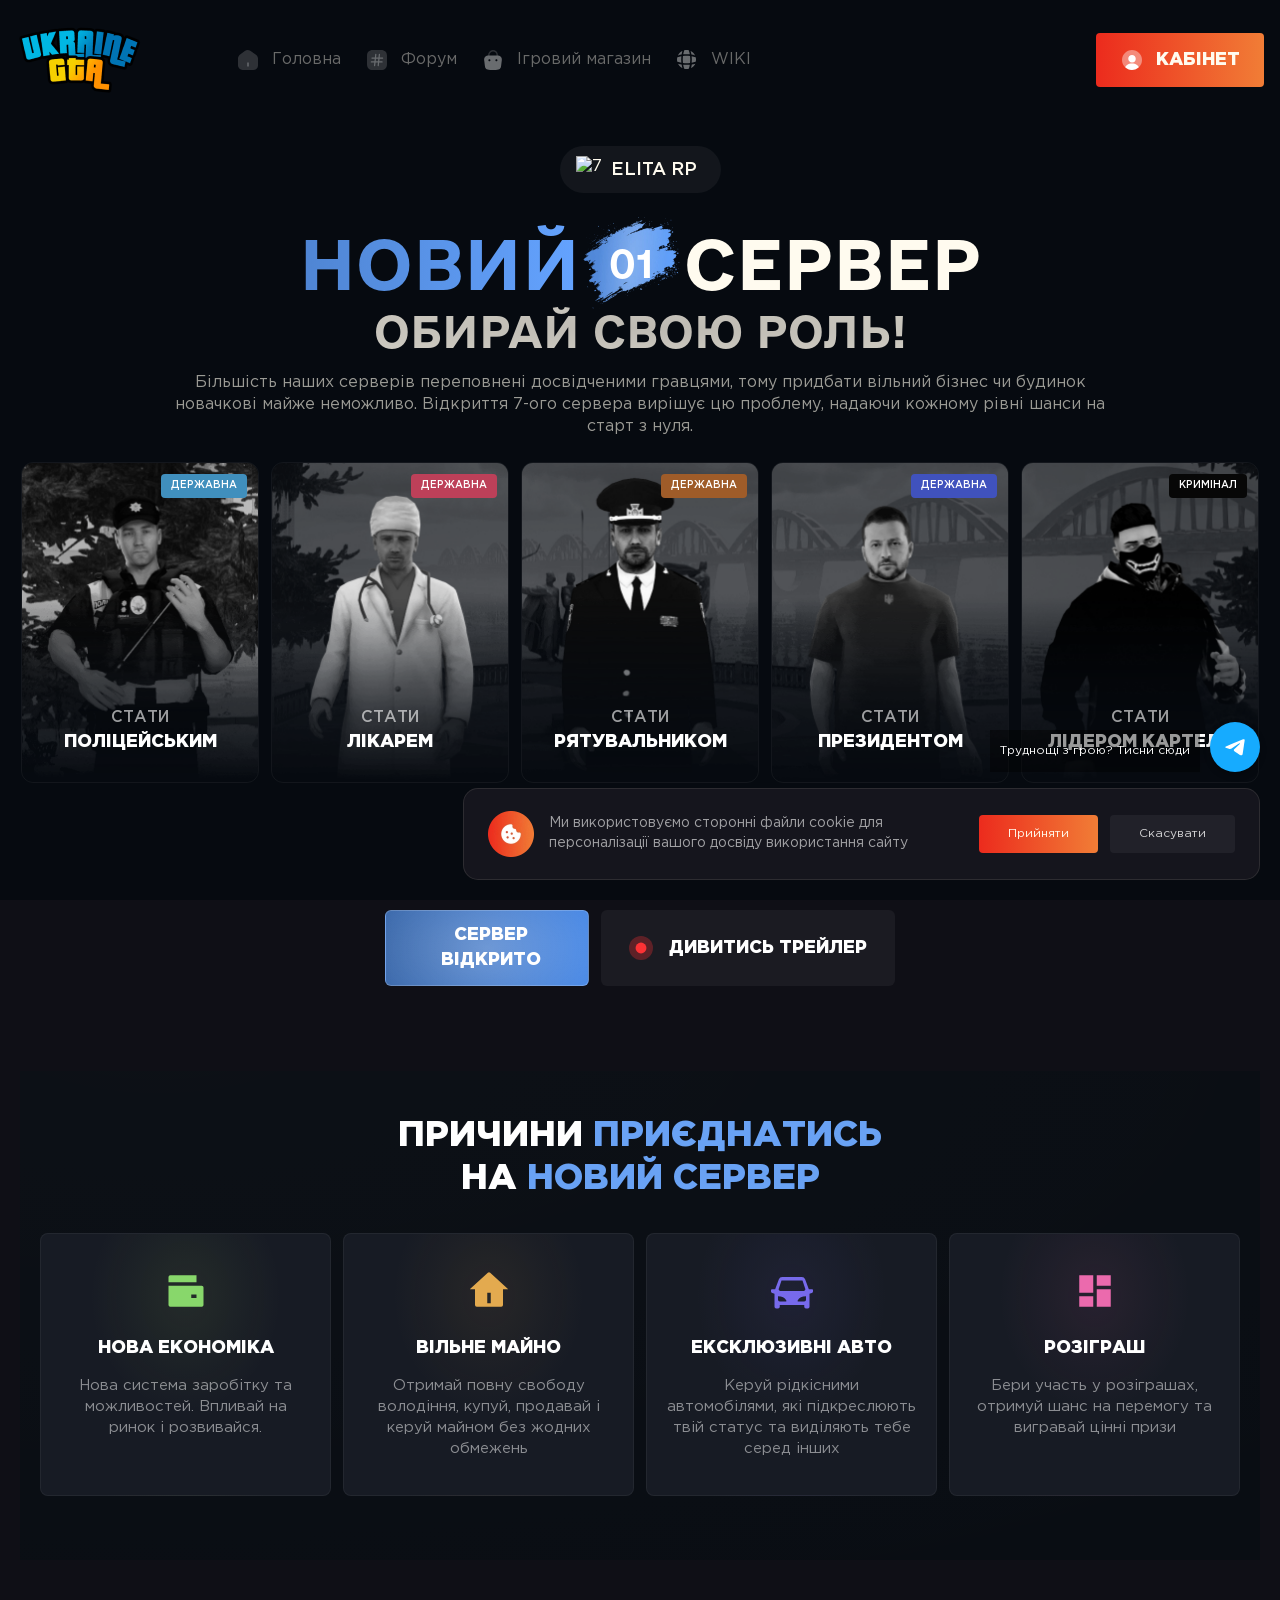
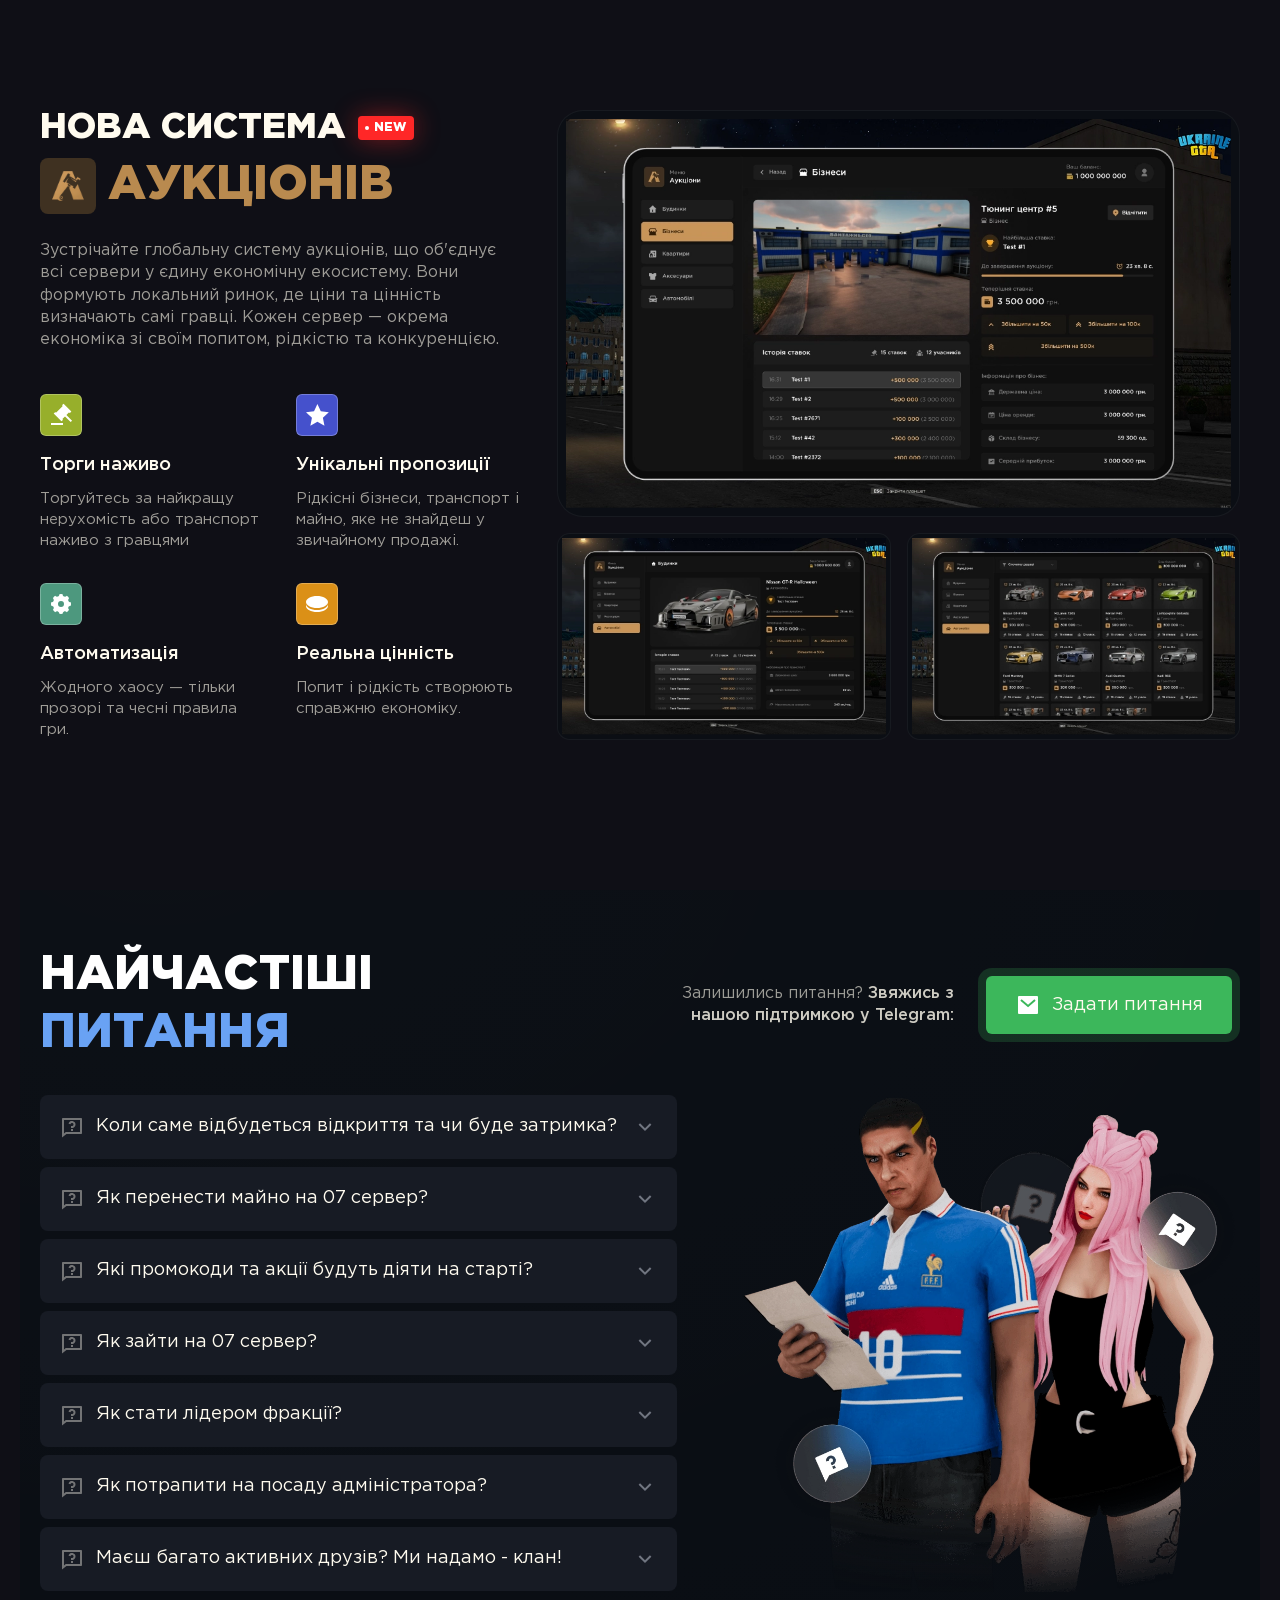
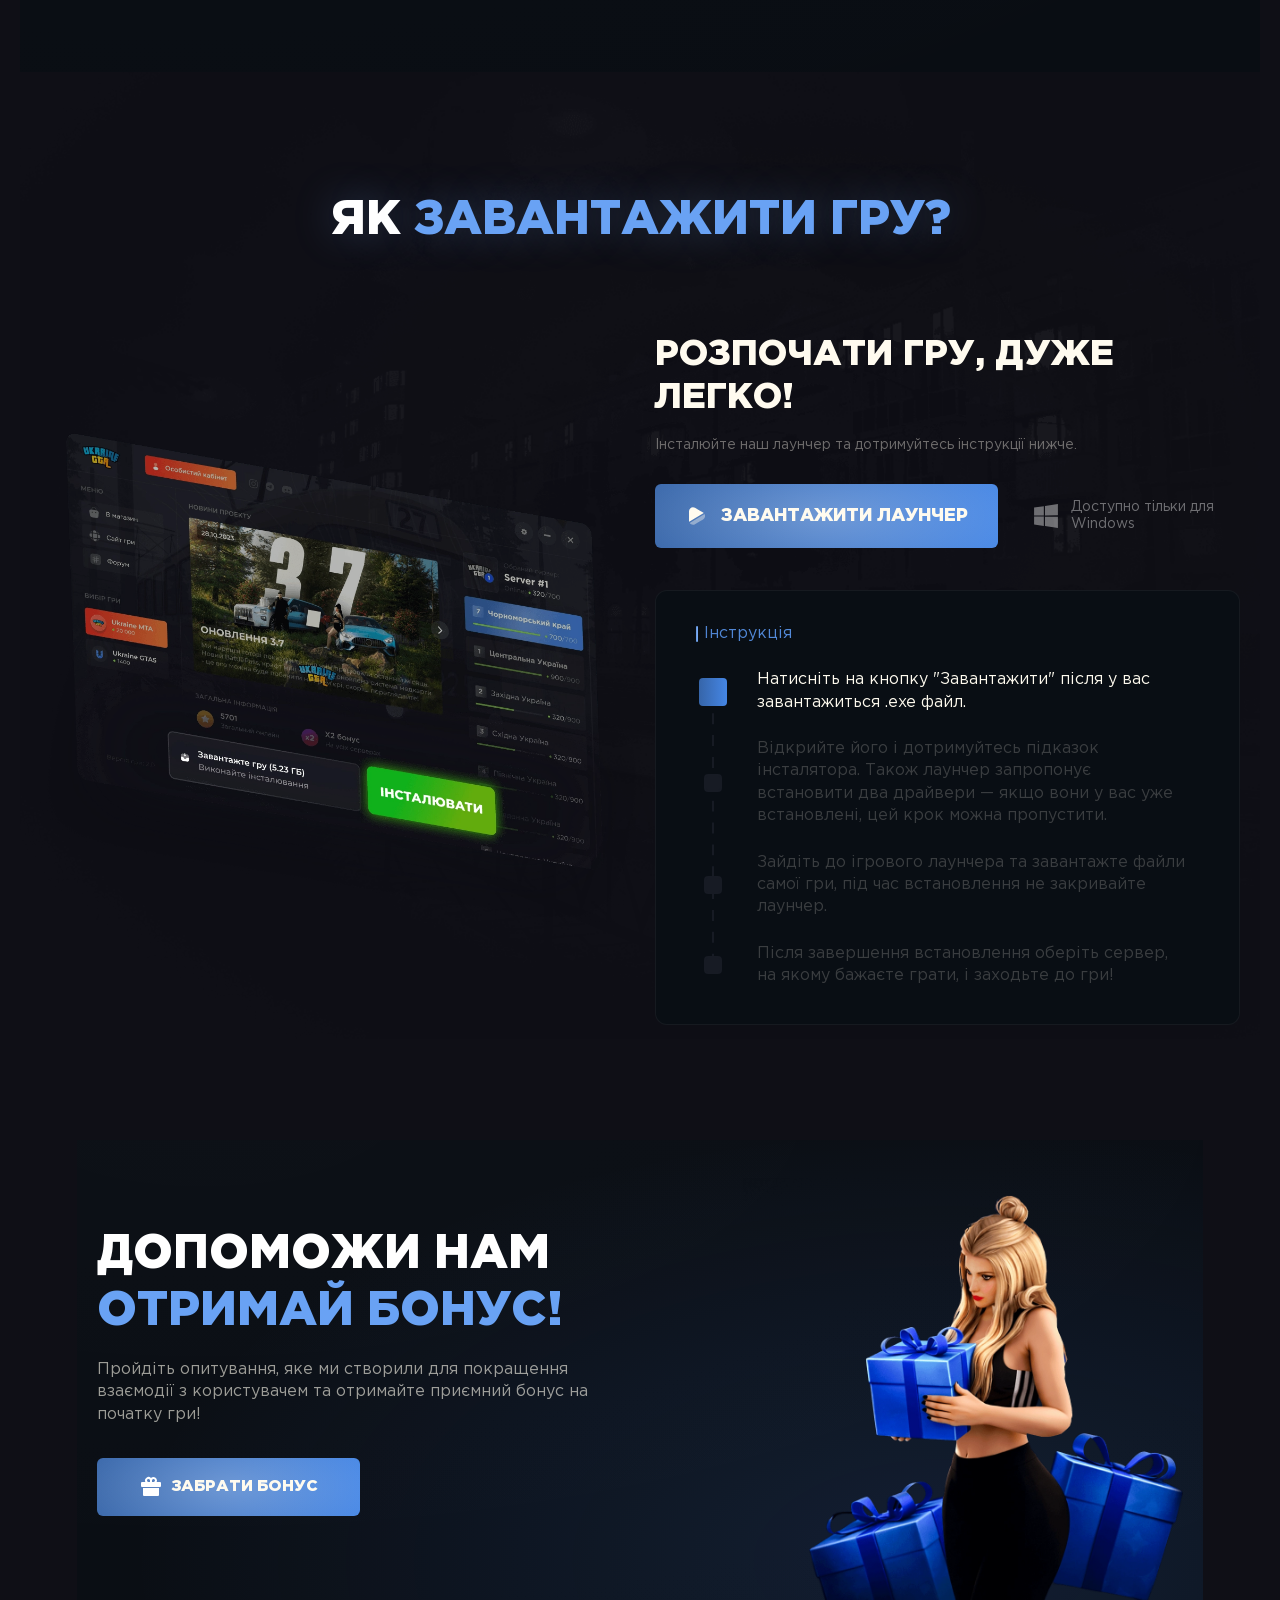
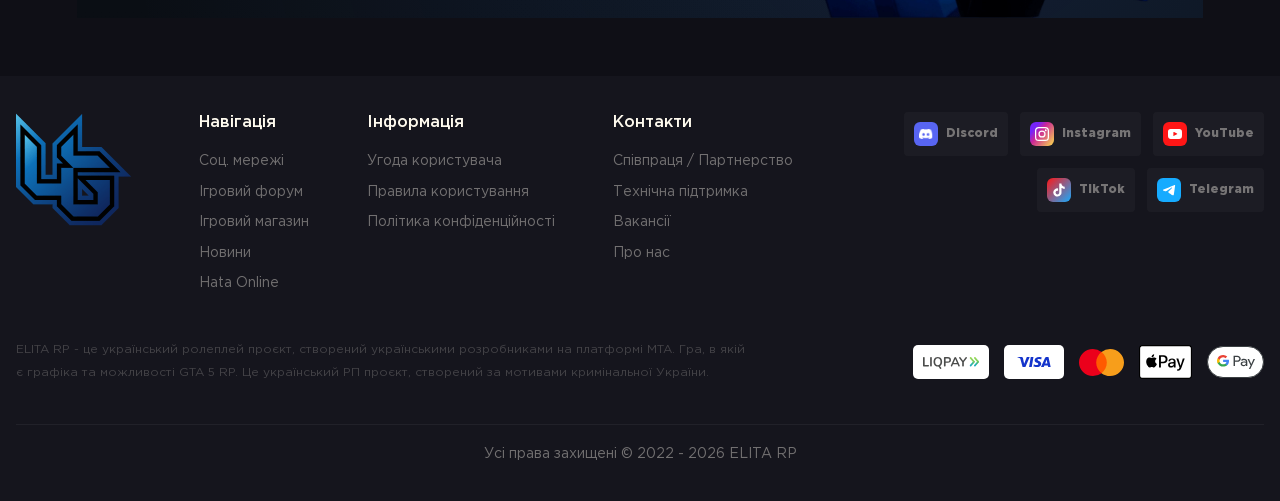
==== com/ua/index.html @ ff3bba46 "Update index.html" ====
<!DOCTYPE html><html lang="uk"><head><title>Повернення легендарного проекта ELITA RP — Центральна Україна | Нова економіка та можливості</title>
<meta name="description" content="Анонс повернення легендарного проекта ELITA RP «Центральна Україна». На вас чекає оновлена економіка, нові знайомства, унікальні можливості для розвитку та захопливе ігрове життя. Приєднуйтесь та почніть нову історію вже сьогодні!">

<meta charset="UTF-8">
<meta name="format-detection" content="telephone=no">

<link rel="canonical" href="https://ukraine-gta.com.ua/uk/black-sea-region/">


<style type="text/css">@font-face {font-family:Nunito Sans;font-style:normal;font-weight:400;src:url(../../ukraine-gta.com.ua/cf-fonts/v/nunito-sans/5.0.11/cyrillic-ext/opsz/normal.woff2);unicode-range:U+0460-052F,U+1C80-1C88,U+20B4,U+2DE0-2DFF,U+A640-A69F,U+FE2E-FE2F;font-display:swap;}@font-face {font-family:Nunito Sans;font-style:normal;font-weight:400;src:url(../../ukraine-gta.com.ua/cf-fonts/v/nunito-sans/5.0.11/latin-ext/opsz/normal.woff2);unicode-range:U+0100-02AF,U+0304,U+0308,U+0329,U+1E00-1E9F,U+1EF2-1EFF,U+2020,U+20A0-20AB,U+20AD-20CF,U+2113,U+2C60-2C7F,U+A720-A7FF;font-display:swap;}@font-face {font-family:Nunito Sans;font-style:normal;font-weight:400;src:url(../../ukraine-gta.com.ua/cf-fonts/v/nunito-sans/5.0.11/vietnamese/opsz/normal.woff2);unicode-range:U+0102-0103,U+0110-0111,U+0128-0129,U+0168-0169,U+01A0-01A1,U+01AF-01B0,U+0300-0301,U+0303-0304,U+0308-0309,U+0323,U+0329,U+1EA0-1EF9,U+20AB;font-display:swap;}@font-face {font-family:Nunito Sans;font-style:normal;font-weight:400;src:url(../../ukraine-gta.com.ua/cf-fonts/v/nunito-sans/5.0.11/cyrillic/opsz/normal.woff2);unicode-range:U+0301,U+0400-045F,U+0490-0491,U+04B0-04B1,U+2116;font-display:swap;}@font-face {font-family:Nunito Sans;font-style:normal;font-weight:400;src:url(../../ukraine-gta.com.ua/cf-fonts/v/nunito-sans/5.0.11/latin/opsz/normal.woff2);unicode-range:U+0000-00FF,U+0131,U+0152-0153,U+02BB-02BC,U+02C6,U+02DA,U+02DC,U+0304,U+0308,U+0329,U+2000-206F,U+2074,U+20AC,U+2122,U+2191,U+2193,U+2212,U+2215,U+FEFF,U+FFFD;font-display:swap;}@font-face {font-family:Nunito Sans;font-style:italic;font-weight:400;src:url(../../ukraine-gta.com.ua/cf-fonts/v/nunito-sans/5.0.11/cyrillic-ext/opsz/italic.woff2);unicode-range:U+0460-052F,U+1C80-1C88,U+20B4,U+2DE0-2DFF,U+A640-A69F,U+FE2E-FE2F;font-display:swap;}@font-face {font-family:Nunito Sans;font-style:italic;font-weight:400;src:url(../../ukraine-gta.com.ua/cf-fonts/v/nunito-sans/5.0.11/cyrillic/opsz/italic.woff2);unicode-range:U+0301,U+0400-045F,U+0490-0491,U+04B0-04B1,U+2116;font-display:swap;}@font-face {font-family:Nunito Sans;font-style:italic;font-weight:400;src:url(../../ukraine-gta.com.ua/cf-fonts/v/nunito-sans/5.0.11/latin-ext/opsz/italic.woff2);unicode-range:U+0100-02AF,U+0304,U+0308,U+0329,U+1E00-1E9F,U+1EF2-1EFF,U+2020,U+20A0-20AB,U+20AD-20CF,U+2113,U+2C60-2C7F,U+A720-A7FF;font-display:swap;}@font-face {font-family:Nunito Sans;font-style:italic;font-weight:400;src:url(../../ukraine-gta.com.ua/cf-fonts/v/nunito-sans/5.0.11/vietnamese/opsz/italic.woff2);unicode-range:U+0102-0103,U+0110-0111,U+0128-0129,U+0168-0169,U+01A0-01A1,U+01AF-01B0,U+0300-0301,U+0303-0304,U+0308-0309,U+0323,U+0329,U+1EA0-1EF9,U+20AB;font-display:swap;}@font-face {font-family:Nunito Sans;font-style:italic;font-weight:400;src:url(../../ukraine-gta.com.ua/cf-fonts/v/nunito-sans/5.0.11/latin/opsz/italic.woff2);unicode-range:U+0000-00FF,U+0131,U+0152-0153,U+02BB-02BC,U+02C6,U+02DA,U+02DC,U+0304,U+0308,U+0329,U+2000-206F,U+2074,U+20AC,U+2122,U+2191,U+2193,U+2212,U+2215,U+FEFF,U+FFFD;font-display:swap;}@font-face {font-family:Nunito;font-style:normal;font-weight:400;src:url(../../ukraine-gta.com.ua/cf-fonts/v/nunito/5.0.16/latin/wght/normal.woff2);unicode-range:U+0000-00FF,U+0131,U+0152-0153,U+02BB-02BC,U+02C6,U+02DA,U+02DC,U+0304,U+0308,U+0329,U+2000-206F,U+2074,U+20AC,U+2122,U+2191,U+2193,U+2212,U+2215,U+FEFF,U+FFFD;font-display:swap;}@font-face {font-family:Nunito;font-style:normal;font-weight:400;src:url(../../ukraine-gta.com.ua/cf-fonts/v/nunito/5.0.16/cyrillic/wght/normal.woff2);unicode-range:U+0301,U+0400-045F,U+0490-0491,U+04B0-04B1,U+2116;font-display:swap;}@font-face {font-family:Nunito;font-style:normal;font-weight:400;src:url(../../ukraine-gta.com.ua/cf-fonts/v/nunito/5.0.16/cyrillic-ext/wght/normal.woff2);unicode-range:U+0460-052F,U+1C80-1C88,U+20B4,U+2DE0-2DFF,U+A640-A69F,U+FE2E-FE2F;font-display:swap;}@font-face {font-family:Nunito;font-style:normal;font-weight:400;src:url(../../ukraine-gta.com.ua/cf-fonts/v/nunito/5.0.16/latin-ext/wght/normal.woff2);unicode-range:U+0100-02AF,U+0304,U+0308,U+0329,U+1E00-1E9F,U+1EF2-1EFF,U+2020,U+20A0-20AB,U+20AD-20CF,U+2113,U+2C60-2C7F,U+A720-A7FF;font-display:swap;}@font-face {font-family:Nunito;font-style:normal;font-weight:400;src:url(../../ukraine-gta.com.ua/cf-fonts/v/nunito/5.0.16/vietnamese/wght/normal.woff2);unicode-range:U+0102-0103,U+0110-0111,U+0128-0129,U+0168-0169,U+01A0-01A1,U+01AF-01B0,U+0300-0301,U+0303-0304,U+0308-0309,U+0323,U+0329,U+1EA0-1EF9,U+20AB;font-display:swap;}@font-face {font-family:Nunito;font-style:normal;font-weight:600;src:url(../../ukraine-gta.com.ua/cf-fonts/v/nunito/5.0.16/cyrillic-ext/wght/normal.woff2);unicode-range:U+0460-052F,U+1C80-1C88,U+20B4,U+2DE0-2DFF,U+A640-A69F,U+FE2E-FE2F;font-display:swap;}@font-face {font-family:Nunito;font-style:normal;font-weight:600;src:url(../../ukraine-gta.com.ua/cf-fonts/v/nunito/5.0.16/latin-ext/wght/normal.woff2);unicode-range:U+0100-02AF,U+0304,U+0308,U+0329,U+1E00-1E9F,U+1EF2-1EFF,U+2020,U+20A0-20AB,U+20AD-20CF,U+2113,U+2C60-2C7F,U+A720-A7FF;font-display:swap;}@font-face {font-family:Nunito;font-style:normal;font-weight:600;src:url(../../ukraine-gta.com.ua/cf-fonts/v/nunito/5.0.16/cyrillic/wght/normal.woff2);unicode-range:U+0301,U+0400-045F,U+0490-0491,U+04B0-04B1,U+2116;font-display:swap;}@font-face {font-family:Nunito;font-style:normal;font-weight:600;src:url(../../ukraine-gta.com.ua/cf-fonts/v/nunito/5.0.16/latin/wght/normal.woff2);unicode-range:U+0000-00FF,U+0131,U+0152-0153,U+02BB-02BC,U+02C6,U+02DA,U+02DC,U+0304,U+0308,U+0329,U+2000-206F,U+2074,U+20AC,U+2122,U+2191,U+2193,U+2212,U+2215,U+FEFF,U+FFFD;font-display:swap;}@font-face {font-family:Nunito;font-style:normal;font-weight:600;src:url(../../ukraine-gta.com.ua/cf-fonts/v/nunito/5.0.16/vietnamese/wght/normal.woff2);unicode-range:U+0102-0103,U+0110-0111,U+0128-0129,U+0168-0169,U+01A0-01A1,U+01AF-01B0,U+0300-0301,U+0303-0304,U+0308-0309,U+0323,U+0329,U+1EA0-1EF9,U+20AB;font-display:swap;}@font-face {font-family:Nunito;font-style:normal;font-weight:700;src:url(../../ukraine-gta.com.ua/cf-fonts/v/nunito/5.0.16/vietnamese/wght/normal.woff2);unicode-range:U+0102-0103,U+0110-0111,U+0128-0129,U+0168-0169,U+01A0-01A1,U+01AF-01B0,U+0300-0301,U+0303-0304,U+0308-0309,U+0323,U+0329,U+1EA0-1EF9,U+20AB;font-display:swap;}@font-face {font-family:Nunito;font-style:normal;font-weight:700;src:url(../../ukraine-gta.com.ua/cf-fonts/v/nunito/5.0.16/cyrillic/wght/normal.woff2);unicode-range:U+0301,U+0400-045F,U+0490-0491,U+04B0-04B1,U+2116;font-display:swap;}@font-face {font-family:Nunito;font-style:normal;font-weight:700;src:url(../../ukraine-gta.com.ua/cf-fonts/v/nunito/5.0.16/cyrillic-ext/wght/normal.woff2);unicode-range:U+0460-052F,U+1C80-1C88,U+20B4,U+2DE0-2DFF,U+A640-A69F,U+FE2E-FE2F;font-display:swap;}@font-face {font-family:Nunito;font-style:normal;font-weight:700;src:url(../../ukraine-gta.com.ua/cf-fonts/v/nunito/5.0.16/latin/wght/normal.woff2);unicode-range:U+0000-00FF,U+0131,U+0152-0153,U+02BB-02BC,U+02C6,U+02DA,U+02DC,U+0304,U+0308,U+0329,U+2000-206F,U+2074,U+20AC,U+2122,U+2191,U+2193,U+2212,U+2215,U+FEFF,U+FFFD;font-display:swap;}@font-face {font-family:Nunito;font-style:normal;font-weight:700;src:url(../../ukraine-gta.com.ua/cf-fonts/v/nunito/5.0.16/latin-ext/wght/normal.woff2);unicode-range:U+0100-02AF,U+0304,U+0308,U+0329,U+1E00-1E9F,U+1EF2-1EFF,U+2020,U+20A0-20AB,U+20AD-20CF,U+2113,U+2C60-2C7F,U+A720-A7FF;font-display:swap;}@font-face {font-family:Nunito;font-style:italic;font-weight:400;src:url(../../ukraine-gta.com.ua/cf-fonts/v/nunito/5.0.16/vietnamese/wght/italic.woff2);unicode-range:U+0102-0103,U+0110-0111,U+0128-0129,U+0168-0169,U+01A0-01A1,U+01AF-01B0,U+0300-0301,U+0303-0304,U+0308-0309,U+0323,U+0329,U+1EA0-1EF9,U+20AB;font-display:swap;}@font-face {font-family:Nunito;font-style:italic;font-weight:400;src:url(../../ukraine-gta.com.ua/cf-fonts/v/nunito/5.0.16/latin-ext/wght/italic.woff2);unicode-range:U+0100-02AF,U+0304,U+0308,U+0329,U+1E00-1E9F,U+1EF2-1EFF,U+2020,U+20A0-20AB,U+20AD-20CF,U+2113,U+2C60-2C7F,U+A720-A7FF;font-display:swap;}@font-face {font-family:Nunito;font-style:italic;font-weight:400;src:url(../../ukraine-gta.com.ua/cf-fonts/v/nunito/5.0.16/latin/wght/italic.woff2);unicode-range:U+0000-00FF,U+0131,U+0152-0153,U+02BB-02BC,U+02C6,U+02DA,U+02DC,U+0304,U+0308,U+0329,U+2000-206F,U+2074,U+20AC,U+2122,U+2191,U+2193,U+2212,U+2215,U+FEFF,U+FFFD;font-display:swap;}@font-face {font-family:Nunito;font-style:italic;font-weight:400;src:url(../../ukraine-gta.com.ua/cf-fonts/v/nunito/5.0.16/cyrillic/wght/italic.woff2);unicode-range:U+0301,U+0400-045F,U+0490-0491,U+04B0-04B1,U+2116;font-display:swap;}@font-face {font-family:Nunito;font-style:italic;font-weight:400;src:url(../../ukraine-gta.com.ua/cf-fonts/v/nunito/5.0.16/cyrillic-ext/wght/italic.woff2);unicode-range:U+0460-052F,U+1C80-1C88,U+20B4,U+2DE0-2DFF,U+A640-A69F,U+FE2E-FE2F;font-display:swap;}@font-face {font-family:Open Sans;font-style:normal;font-weight:400;src:url(../../ukraine-gta.com.ua/cf-fonts/v/open-sans/5.0.20/greek-ext/wght/normal.woff2);unicode-range:U+1F00-1FFF;font-display:swap;}@font-face {font-family:Open Sans;font-style:normal;font-weight:400;src:url(../../ukraine-gta.com.ua/cf-fonts/v/open-sans/5.0.20/latin-ext/wght/normal.woff2);unicode-range:U+0100-02AF,U+0304,U+0308,U+0329,U+1E00-1E9F,U+1EF2-1EFF,U+2020,U+20A0-20AB,U+20AD-20CF,U+2113,U+2C60-2C7F,U+A720-A7FF;font-display:swap;}@font-face {font-family:Open Sans;font-style:normal;font-weight:400;src:url(../../ukraine-gta.com.ua/cf-fonts/v/open-sans/5.0.20/cyrillic-ext/wght/normal.woff2);unicode-range:U+0460-052F,U+1C80-1C88,U+20B4,U+2DE0-2DFF,U+A640-A69F,U+FE2E-FE2F;font-display:swap;}@font-face {font-family:Open Sans;font-style:normal;font-weight:400;src:url(../../ukraine-gta.com.ua/cf-fonts/v/open-sans/5.0.20/hebrew/wght/normal.woff2);unicode-range:U+0590-05FF,U+200C-2010,U+20AA,U+25CC,U+FB1D-FB4F;font-display:swap;}@font-face {font-family:Open Sans;font-style:normal;font-weight:400;src:url(../../ukraine-gta.com.ua/cf-fonts/v/open-sans/5.0.20/latin/wght/normal.woff2);unicode-range:U+0000-00FF,U+0131,U+0152-0153,U+02BB-02BC,U+02C6,U+02DA,U+02DC,U+0304,U+0308,U+0329,U+2000-206F,U+2074,U+20AC,U+2122,U+2191,U+2193,U+2212,U+2215,U+FEFF,U+FFFD;font-display:swap;}@font-face {font-family:Open Sans;font-style:normal;font-weight:400;src:url(../../ukraine-gta.com.ua/cf-fonts/v/open-sans/5.0.20/vietnamese/wght/normal.woff2);unicode-range:U+0102-0103,U+0110-0111,U+0128-0129,U+0168-0169,U+01A0-01A1,U+01AF-01B0,U+0300-0301,U+0303-0304,U+0308-0309,U+0323,U+0329,U+1EA0-1EF9,U+20AB;font-display:swap;}@font-face {font-family:Open Sans;font-style:normal;font-weight:400;src:url(../../ukraine-gta.com.ua/cf-fonts/v/open-sans/5.0.20/cyrillic/wght/normal.woff2);unicode-range:U+0301,U+0400-045F,U+0490-0491,U+04B0-04B1,U+2116;font-display:swap;}@font-face {font-family:Open Sans;font-style:normal;font-weight:400;src:url(../../ukraine-gta.com.ua/cf-fonts/v/open-sans/5.0.20/greek/wght/normal.woff2);unicode-range:U+0370-03FF;font-display:swap;}@font-face {font-family:Open Sans;font-style:normal;font-weight:600;src:url(../../ukraine-gta.com.ua/cf-fonts/v/open-sans/5.0.20/greek/wght/normal.woff2);unicode-range:U+0370-03FF;font-display:swap;}@font-face {font-family:Open Sans;font-style:normal;font-weight:600;src:url(../../ukraine-gta.com.ua/cf-fonts/v/open-sans/5.0.20/vietnamese/wght/normal.woff2);unicode-range:U+0102-0103,U+0110-0111,U+0128-0129,U+0168-0169,U+01A0-01A1,U+01AF-01B0,U+0300-0301,U+0303-0304,U+0308-0309,U+0323,U+0329,U+1EA0-1EF9,U+20AB;font-display:swap;}@font-face {font-family:Open Sans;font-style:normal;font-weight:600;src:url(../../ukraine-gta.com.ua/cf-fonts/v/open-sans/5.0.20/latin/wght/normal.woff2);unicode-range:U+0000-00FF,U+0131,U+0152-0153,U+02BB-02BC,U+02C6,U+02DA,U+02DC,U+0304,U+0308,U+0329,U+2000-206F,U+2074,U+20AC,U+2122,U+2191,U+2193,U+2212,U+2215,U+FEFF,U+FFFD;font-display:swap;}@font-face {font-family:Open Sans;font-style:normal;font-weight:600;src:url(../../ukraine-gta.com.ua/cf-fonts/v/open-sans/5.0.20/cyrillic-ext/wght/normal.woff2);unicode-range:U+0460-052F,U+1C80-1C88,U+20B4,U+2DE0-2DFF,U+A640-A69F,U+FE2E-FE2F;font-display:swap;}@font-face {font-family:Open Sans;font-style:normal;font-weight:600;src:url(../../ukraine-gta.com.ua/cf-fonts/v/open-sans/5.0.20/hebrew/wght/normal.woff2);unicode-range:U+0590-05FF,U+200C-2010,U+20AA,U+25CC,U+FB1D-FB4F;font-display:swap;}@font-face {font-family:Open Sans;font-style:normal;font-weight:600;src:url(../../ukraine-gta.com.ua/cf-fonts/v/open-sans/5.0.20/latin-ext/wght/normal.woff2);unicode-range:U+0100-02AF,U+0304,U+0308,U+0329,U+1E00-1E9F,U+1EF2-1EFF,U+2020,U+20A0-20AB,U+20AD-20CF,U+2113,U+2C60-2C7F,U+A720-A7FF;font-display:swap;}@font-face {font-family:Open Sans;font-style:normal;font-weight:600;src:url(../../ukraine-gta.com.ua/cf-fonts/v/open-sans/5.0.20/cyrillic/wght/normal.woff2);unicode-range:U+0301,U+0400-045F,U+0490-0491,U+04B0-04B1,U+2116;font-display:swap;}@font-face {font-family:Open Sans;font-style:normal;font-weight:600;src:url(../../ukraine-gta.com.ua/cf-fonts/v/open-sans/5.0.20/greek-ext/wght/normal.woff2);unicode-range:U+1F00-1FFF;font-display:swap;}@font-face {font-family:Open Sans;font-style:normal;font-weight:700;src:url(../../ukraine-gta.com.ua/cf-fonts/v/open-sans/5.0.20/greek-ext/wght/normal.woff2);unicode-range:U+1F00-1FFF;font-display:swap;}@font-face {font-family:Open Sans;font-style:normal;font-weight:700;src:url(../../ukraine-gta.com.ua/cf-fonts/v/open-sans/5.0.20/cyrillic-ext/wght/normal.woff2);unicode-range:U+0460-052F,U+1C80-1C88,U+20B4,U+2DE0-2DFF,U+A640-A69F,U+FE2E-FE2F;font-display:swap;}@font-face {font-family:Open Sans;font-style:normal;font-weight:700;src:url(../../ukraine-gta.com.ua/cf-fonts/v/open-sans/5.0.20/latin-ext/wght/normal.woff2);unicode-range:U+0100-02AF,U+0304,U+0308,U+0329,U+1E00-1E9F,U+1EF2-1EFF,U+2020,U+20A0-20AB,U+20AD-20CF,U+2113,U+2C60-2C7F,U+A720-A7FF;font-display:swap;}@font-face {font-family:Open Sans;font-style:normal;font-weight:700;src:url(../../ukraine-gta.com.ua/cf-fonts/v/open-sans/5.0.20/hebrew/wght/normal.woff2);unicode-range:U+0590-05FF,U+200C-2010,U+20AA,U+25CC,U+FB1D-FB4F;font-display:swap;}@font-face {font-family:Open Sans;font-style:normal;font-weight:700;src:url(../../ukraine-gta.com.ua/cf-fonts/v/open-sans/5.0.20/latin/wght/normal.woff2);unicode-range:U+0000-00FF,U+0131,U+0152-0153,U+02BB-02BC,U+02C6,U+02DA,U+02DC,U+0304,U+0308,U+0329,U+2000-206F,U+2074,U+20AC,U+2122,U+2191,U+2193,U+2212,U+2215,U+FEFF,U+FFFD;font-display:swap;}@font-face {font-family:Open Sans;font-style:normal;font-weight:700;src:url(../../ukraine-gta.com.ua/cf-fonts/v/open-sans/5.0.20/greek/wght/normal.woff2);unicode-range:U+0370-03FF;font-display:swap;}@font-face {font-family:Open Sans;font-style:normal;font-weight:700;src:url(../../ukraine-gta.com.ua/cf-fonts/v/open-sans/5.0.20/vietnamese/wght/normal.woff2);unicode-range:U+0102-0103,U+0110-0111,U+0128-0129,U+0168-0169,U+01A0-01A1,U+01AF-01B0,U+0300-0301,U+0303-0304,U+0308-0309,U+0323,U+0329,U+1EA0-1EF9,U+20AB;font-display:swap;}@font-face {font-family:Open Sans;font-style:normal;font-weight:700;src:url(../../ukraine-gta.com.ua/cf-fonts/v/open-sans/5.0.20/cyrillic/wght/normal.woff2);unicode-range:U+0301,U+0400-045F,U+0490-0491,U+04B0-04B1,U+2116;font-display:swap;}</style>

<meta name="viewport" content="width=device-width">


<script type="606313fcca1f863d51f4de42-text/javascript">(function (w, d, s, l, i) {
        w[l] = w[l] || []; w[l].push({
            'gtm.start':
                new Date().getTime(), event: 'gtm.js'
        }); var f = d.getElementsByTagName(s)[0],
            j = d.createElement(s), dl = l != 'dataLayer' ? '&l=' + l : ''; j.async = true; j.src =
                'https://www.googletagmanager.com/gtm.js?id=' + i + dl; f.parentNode.insertBefore(j, f);
    })(window, document, 'script', 'dataLayer', 'GTM-PK3MH443');</script>

<noscript><iframe src="https://www.googletagmanager.com/ns.html?id=GTM-PK3MH443" height="0" width="0"
        style="display:none;visibility:hidden"></iframe></noscript>

<link async="" rel="stylesheet" href="../../ukraine-gta.com.ua/assets/css/main_v%3D22.css">
<script type="606313fcca1f863d51f4de42-module" crossorigin="" src="../../ukraine-gta.com.ua/assets/js/main_v%3D22.js"></script>

                                    <link defer="" rel="stylesheet" href="../../ukraine-gta.com.ua/assets/css/7-server_v%3D22.css">

<script src="../../ukraine-gta.com.ua/assets/js/jquery-3.7.1.min.js" type="606313fcca1f863d51f4de42-text/javascript"></script>

<script src="../../cdnjs.cloudflare.com/ajax/libs/jquery-cookie/1.4.1/jquery.cookie.min.js" crossorigin="anonymous" referrerpolicy="no-referrer" type="606313fcca1f863d51f4de42-text/javascript"></script>


<link rel="manifest" href="/webmanifest.php">

<!-- ICONS -->
<link rel="apple-touch-icon" sizes="180x180" href="../../ukraine-gta.com.ua/images/apple-touch-icon.png">
<link rel="apple-touch-icon" sizes="48x48" href="../../ukraine-gta.com.ua/images/favicon-48x48.png">
<link rel="icon" type="image/png" sizes="48x48" href="../../ukraine-gta.com.ua/images/favicon-48x48.png">
<link rel="icon" type="image/png" sizes="32x32" href="../../ukraine-gta.com.ua/images/favicon-32x32.png">
<link rel="icon" type="image/png" sizes="16x16" href="../../ukraine-gta.com.ua/images/favicon-16x16.png">
<link rel="shortcut icon" href="../../ukraine-gta.com.ua/images/favicon.ico">
<link rel="mask-icon" href="../../ukraine-gta.com.ua/images/safari-pinned-tab.svg" color="#15151D">
<meta name="msapplication-TileColor" content="#15151D">
<meta name="theme-color" content="#15151D">

<meta property="og:site_name" content="Онлайн гра про Україну - ELITA RP">
<meta property="og:type" content="website">
<meta property="og:title" content="Повернення легендарного проекта ELITA RP — Центральна Україна | Нова економіка та можливості">
<meta property="og:url" content="https://ukraine-gta.com.ua/uk/central-ukraine">



<script type="application/ld+json">
    {
            "@context": "https://schema.org",
            "@type": "WebSite",
            "url": "https://ukraine-gta.com.ua/",
            "name": "Повернення легендарного проекта ELITA RP — Центральна Україна | Нова економіка та можливості",
                    "description": "Анонс повернення легендарного проекта ELITA RP «Центральна Україна». На вас чекає оновлена економіка, нові знайомства, унікальні можливості для розвитку та захопливе ігрове життя. Приєднуйтесь та почніть нову історію вже сьогодні!",
                    "potentialAction": {
                            "@type": "SearchAction",
                            "target": "https://ukraine-gta.com.ua/?s={search_term_string}",
                            "query-input": "required name=search_term_string"
                    },
                    "publisher": {
                            "@type": "Organization",
                            "name": "Повернення легендарного проекта ELITA RP — Центральна Україна | Нова економіка та можливості",
                            "logo": {
                            "@type": "ImageObject",
                            "url": "https://ukraine-gta.com.ua/images/main-img/logo.png"
                            }
                    }
    }
</script>

</head>


<body>

    <script type="606313fcca1f863d51f4de42-text/javascript">
        window.isPageTranslate = false;
    </script>


    <style>
        @media (max-width: 1320px) {
            .menu__list {
                gap: 10px 18px;
            }
        }

        @media (max-width: 1198.80px) {
            .menu__list {
                gap: 32px;
            }
        }



        .menu__list {
            gap: 10px 24px;
        }

        @media (max-width: 1198.8px) {
            .menu__list {
                gap: 32px;
            }
        }

        /* HEADER */
    </style>

    <div class="wrapper">
        <header class="header">
            <div class="header__container">
                <div class="header__left">
                    <a href="/uk/" original-href="/" class="header__logo">
                        <img loading="lazy" src="../../ukraine-gta.com.ua/images/main-img/logo.png" alt="Logotype">
                    </a>
                    <div class="header__menu menu">
                        <nav class="menu__body">
                            <ul class="menu__list">
                                <li class="menu__item">
                                    <a href="/uk/" original-href="/" class="menu__link">
                                        <svg>
                                            <use xlink:href="#icon-home"></use>
                                        </svg>
                                        <span custom-lang="header-main">
                                            Головна                                        </span>
                                    </a>
                                </li>
                                <li class="menu__item">
                                    <a href="https://forum.ukraine-gta.com.ua/" class="menu__link">
                                        <svg>
                                            <use xlink:href="#icon-forum"></use>
                                        </svg>
                                        <span custom-lang="header-forum">
                                            Форум                                        </span>
                                    </a>
                                </li>
                                <li class="menu__item">
                                    <a href="/uk/donate/" original-href="/donate/" class="menu__link">
                                        <svg>
                                            <use xlink:href="#icon-shop"></use>
                                        </svg>
                                        <span custom-lang="header-shop">
                                            Ігровий магазин                                        </span>
                                    </a>
                                </li>
                                <li class="menu__item">
                                    <a href="https://wiki.ukraine-gta.com.ua/" class="menu__link">
                                        <svg width="24" height="24" viewBox="0 0 24 24" fill="none" xmlns="http://www.w3.org/2000/svg">
                                            <g>
                                                <path d="M3.04344 15.6396C3.04344 15.6696 3.02344 15.7097 3.02344 15.7397C3.94344 17.5797 5.44345 19.0896 7.28345 19.9996C7.31345 19.9996 7.35344 19.9796 7.38344 19.9796C7.04344 18.8196 6.78344 17.6296 6.59344 16.4396C5.39344 16.2396 4.20344 15.9796 3.04344 15.6396Z" fill="white"></path>
                                                <path d="M20.3628 15.6396C20.3628 15.6696 20.3828 15.7097 20.3828 15.7397C19.4628 17.5797 17.9628 19.0896 16.1228 19.9996C16.0928 19.9996 16.0528 19.9796 16.0228 19.9796C16.3628 18.8196 16.6228 17.6296 16.8128 16.4396C18.0128 16.2396 19.2028 15.9796 20.3628 15.6396Z" fill="white"></path>
                                                <path d="M20.0798 7.4397C19.1398 5.4697 17.5498 3.87971 15.5898 2.94971C15.9498 4.13971 16.2498 5.35971 16.4498 6.57971C17.6698 6.77971 18.8898 7.0697 20.0798 7.4397Z" fill="white"></path>
                                                <path d="M2.94141 7.43979C4.14141 7.07979 5.36142 6.7798 6.58142 6.5798C6.78142 5.3898 7.03141 4.2098 7.37141 3.0498C7.34141 3.0498 7.30141 3.02979 7.27141 3.02979C5.39141 3.95979 3.86141 5.52979 2.94141 7.43979Z" fill="white"></path>
                                                <path d="M14.8314 6.37C14.5914 5.07 14.2914 3.77001 13.8614 2.51001C13.8414 2.44001 13.8414 2.38002 13.8314 2.30002C13.0914 2.12002 12.3114 2 11.5114 2C10.7014 2 9.93141 2.11002 9.18141 2.30002C9.17141 2.37002 9.18141 2.43001 9.16141 2.51001C8.74141 3.77001 8.43141 5.07 8.19141 6.37C10.4014 6.13 12.6214 6.13 14.8314 6.37Z" fill="white"></path>
                                                <path d="M6.37 8.18994C5.06 8.42994 3.76999 8.72994 2.50999 9.15994C2.43999 9.17994 2.37999 9.17994 2.29999 9.18994C2.11999 9.92994 2 10.7099 2 11.5099C2 12.3199 2.10999 13.0899 2.29999 13.8399C2.36999 13.8499 2.42999 13.84 2.50999 13.86C3.76999 14.28 5.06 14.59 6.37 14.83C6.13 12.62 6.13 10.3999 6.37 8.18994Z" fill="white"></path>
                                                <path d="M20.7106 9.18994C20.6406 9.18994 20.5806 9.17994 20.5006 9.15994C19.2406 8.73994 17.9406 8.42994 16.6406 8.18994C16.8906 10.3999 16.8906 12.6199 16.6406 14.8199C17.9406 14.5799 19.2406 14.2799 20.5006 13.8499C20.5706 13.8299 20.6306 13.84 20.7106 13.83C20.8906 13.08 21.0106 12.3099 21.0106 11.4999C21.0106 10.7099 20.9006 9.93994 20.7106 9.18994Z" fill="white"></path>
                                                <path d="M8.19141 16.6499C8.43141 17.9599 8.73141 19.2499 9.16141 20.5099C9.18141 20.5799 9.17141 20.6399 9.18141 20.7199C9.93141 20.8999 10.7014 21.0199 11.5114 21.0199C12.3114 21.0199 13.0914 20.9099 13.8314 20.7199C13.8414 20.6499 13.8414 20.5899 13.8614 20.5099C14.2814 19.2499 14.5914 17.9599 14.8314 16.6499C13.7314 16.7699 12.6214 16.8599 11.5114 16.8599C10.4014 16.8499 9.29141 16.7699 8.19141 16.6499Z" fill="white"></path>
                                                <path d="M7.96328 7.95986C7.66328 10.3199 7.66328 12.6998 7.96328 15.0698C10.3233 15.3698 12.7033 15.3698 15.0733 15.0698C15.3733 12.7098 15.3733 10.3299 15.0733 7.95986C12.7033 7.65986 10.3233 7.65986 7.96328 7.95986Z" fill="white"></path>
                                            </g>
                                        </svg>

                                        WIKI
                                    </a>
                                </li>

                            </ul>
                        </nav>
                        <div class="menu__mob" style="margin-bottom: 160px;">
                                                        <a href="/uk/cabinet/login" original-href="/cabinet/login" id="cabinet-mobile-btn" class="button button--primary">
                                <img loading="lazy" src="../../ukraine-gta.com.ua/images/svg/user.svg" alt="cabinet">
                                <span custom-lang="header-cabinet">
                                    <!-- ОСОБИСТИЙ КАБІНЕТ -->
                                    КАБІНЕТ
                                </span>
                            </a>
                        </div>
                    </div>
                </div>
                <div class="header__right">
                                        <a href="/uk/cabinet/login" original-href="/cabinet/login" id="cabinet-pc-btn" class="button button--primary">
                        <img loading="lazy" src="../../ukraine-gta.com.ua/images/svg/user.svg" alt="cabinet">
                        <!-- <span custom-lang="header-cabinet"> -->
                        <span>
                            КАБІНЕТ
                            <!-- ОСОБИСТИЙ КАБІНЕТ -->
                        </span>
                    </a>
                </div>
                <div class="header__right-mob">
                                        <div data-btn-menu="" class="header__button-menu-wrap">
                        <button class="header__button-menu" aria-label="menu">
                            <span></span>
                        </button>
                    </div>
                </div>
            </div>
        </header>


        
        
<main class="new-server">
    <section class="new-server__main-block main-block">
        <div class="main-block__server-label">
            <img src="https://ukraine-gta.com.ua/images/pages/giveaway/01.webp" alt="7 сервер Ukraine Gta Чорноморський край">
            <span>ELITA RP</span>
        </div>

        <h1 class="main-block__title">
            <span class="blue">НОВИЙ</span> <span class="number">01</span> <span class="white">СЕРВЕР</span>
        </h1>
        <h2 class="main-block__sub-title">ОБИРАЙ СВОЮ РОЛЬ!</h2>
        <p class="main-block__text">
            Більшість наших серверів переповнені досвідченими гравцями, тому придбати вільний бізнес чи будинок
            новачкові майже неможливо.
            Відкриття 7-ого сервера вирішує цю проблему, надаючи кожному рівні шанси на старт з нуля.
        </p>

        <ul class="main-block__roles roles">
            <li class="roles__item active">
                <div class="roles__label blue">Державна</div>
                <img src="../../ukraine-gta.com.ua/images/pages/7-server/main-block/2.webp" alt="Фракція Національна Поліція України" class="roles__image">
                <div class="roles__content">
                    <span class="r-text">СТАТИ</span>
                    <span class="r-title">ПОЛІЦЕЙСЬКИМ</span>
                </div>
            </li>
            <li class="roles__item">
                <div class="roles__label red">Державна</div>
                <img src="../../ukraine-gta.com.ua/images/pages/7-server/main-block/1.webp" alt="Фракція Національна Поліція України" class="roles__image">
                <div class="roles__content">
                    <div class="r-text">СТАТИ</div>
                    <div class="r-title">ЛІКАРЕМ</div>
                </div>
            </li>
            <li class="roles__item">
                <div class="roles__label orange">Державна</div>
                <img src="../../ukraine-gta.com.ua/images/pages/7-server/main-block/3.webp" alt="Фракція Національна Поліція України" class="roles__image">
                <div class="roles__content">
                    <span class="r-text">СТАТИ</span>
                    <span class="r-title">РЯТУВАЛЬНИКОМ</span>
                </div>
            </li>
            <li class="roles__item">
                <div class="roles__label dark-blue">Державна</div>
                <img src="../../ukraine-gta.com.ua/images/pages/7-server/main-block/4.webp" alt="Фракція Національна Поліція України" class="roles__image">
                <div class="roles__content">
                    <span class="r-text">СТАТИ</span>
                    <span class="r-title">ПРЕЗИДЕНТОМ</span>
                </div>
            </li>
            <li class="roles__item">
                <div class="roles__label dark">Кримінал</div>
                <img src="../../ukraine-gta.com.ua/images/pages/7-server/main-block/5_v%3D1.webp" alt="Фракція Національна Поліція України" class="roles__image">
                <div class="roles__content">
                    <span class="r-text">СТАТИ</span>
                    <span class="r-title">ЛІДЕРОМ КАРТЕЛЯ</span>
                </div>
            </li>
        </ul>

        <div class="main-block__active-players">
            <div class="stats">
                <svg width="11" height="11" viewBox="0 0 11 11" fill="none" xmlns="http://www.w3.org/2000/svg">
                    <circle cx="5.5" cy="5.5" r="5.5" fill="#7DC452" fill-opacity="0.3"></circle>
                    <circle cx="5.5" cy="5.5" r="2.5" fill="#7DC452"></circle>
                </svg>
                <span>3344+</span>
            </div>
            <span class="label">АКТИВНИХ ГРАВЦІВ</span>
        </div>

        <div class="main-block__open">
            <div class="timer active" style="opacity: 1;">
                <span class="label" style="text-align: center;">СЕРВЕР ВІДКРИТО</span>
                <div class="timer-value" style="display: none;" id="timer-value" time="2026-04-18 15:00:00">
                    <div id="timer-days">99</div>
                    <div id="timer-hours">99</div>
                    <div id="timer-minutes">99</div>
                </div>
            </div>
            <a href="https://youtu.be/LqIzS7UVyAU?si=nfOFIdG0XwdzjG8Y" target="_blank">
                <svg width="24" height="24" viewBox="0 0 11 11" fill="none" xmlns="http://www.w3.org/2000/svg">
                    <circle cx="5.5" cy="5.5" r="5.5" fill="#FB3235" fill-opacity="0.3"></circle>
                    <circle cx="5.5" cy="5.5" r="2.5" fill="#FB3235"></circle>
                </svg>
                <span>ДИВИТИСЬ ТРЕЙЛЕР</span>
            </a>
        </div>

    <section class="reason">
        <div class="reason__wrapper">
            <h3 class="reason__title">ПРИЧИНИ <span>ПРИЄДНАТИСЬ</span> НА <span>НОВИЙ СЕРВЕР</span></h3>
            <ul class="reason__items">
                <li class="reason__item">
                    <img class="icon" src="../../ukraine-gta.com.ua/images/pages/7-server/reason/wallet.svg" alt="07 Сервер Ukraine Gta економіка">
                    <div class="r-title">Нова економіка</div>
                    <p class="r-text">Нова система заробітку та можливостей. Впливай на ринок і розвивайся.</p>
                </li>
                <li class="reason__item">
                    <img class="icon" src="../../ukraine-gta.com.ua/images/pages/7-server/reason/home.svg" alt="07 Сервер Ukraine Gta економіка">
                    <div class="r-title">Вільне майно</div>
                    <p class="r-text">Отримай повну свободу володіння, купуй, продавай і керуй майном без жодних
                        обмежень</p>
                </li>
                <li class="reason__item">
                    <img class="icon" src="../../ukraine-gta.com.ua/images/pages/7-server/reason/auto.svg" alt="07 Сервер Ukraine Gta економіка">
                    <div class="r-title">Ексклюзивні авто</div>
                    <p class="r-text">Керуй рідкісними автомобілями, які підкреслюють твій статус та виділяють тебе
                        серед інших</p>
                </li>
                <li class="reason__item">
                    <img class="icon" src="../../ukraine-gta.com.ua/images/pages/7-server/reason/giveaway.svg" alt="07 Сервер Ukraine Gta економіка">
                    <div class="r-title">РОЗІГРАШ</div>
                    <p class="r-text">Бери участь у розіграшах, отримуй шанс на перемогу та вигравай цінні призи</p>
                </li>
            </ul>
        </div>
    </section>

    <section class="auction">
        <div class="auction__wrapper">
            <div class="auction__content">
                <div class="head-block">
                    <div class="sub-title">
                        <span>НОВА СИСТЕМА</span>
                        <div class="label">NEW</div>
                    </div>
                    <div class="title-block">
                        <div class="picture">
                            <img src="../../ukraine-gta.com.ua/images/pages/7-server/auction/auction-logo.svg" alt="Аукціон Україна Гта">
                        </div>
                        <h3><span>СИСТЕМА</span>АУКЦІОНІВ</h3>
                    </div>
                </div>

                <p class="a-text">
                    Зустрічайте глобальну систему аукціонів, що об'єднує всі сервери у єдину економічну екосистему. Вони
                    формують
                    локальний ринок, де ціни та цінність визначають самі гравці. Кожен сервер — окрема економіка зі
                    своїм попитом,
                    рідкістю та конкуренцією.
                </p>

                <ul class="a-items">
                    <li class="a-item">
                        <div class="icon">
                            <img src="../../ukraine-gta.com.ua/images/pages/7-server/auction/action-icon.svg" alt="Гкраїна гта - торги наживо">
                        </div>
                        <div class="a-title">Торги наживо</div>
                        <p>Торгуйтесь за найкращу нерухомість або транспорт наживо з гравцями</p>
                    </li>
                    <li class="a-item">
                        <div class="icon">
                            <img src="../../ukraine-gta.com.ua/images/pages/7-server/auction/star-icon.svg" alt="Гкраїна гта - унікальні пропозиції">
                        </div>
                        <div class="a-title">Унікальні пропозиції</div>
                        <p>Рідкісні бізнеси, транспорт і майно, яке не знайдеш у звичайному продажі.</p>
                    </li>
                    <li class="a-item">
                        <div class="icon">
                            <img src="../../ukraine-gta.com.ua/images/pages/7-server/auction/settings-icon.svg" alt="Гкраїна гта - автоматизація">
                        </div>
                        <div class="a-title">Автоматизація</div>
                        <p>Жодного хаосу — тільки прозорі та чесні правила гри.</p>
                    </li>
                    <li class="a-item">
                        <div class="icon">
                            <img src="../../ukraine-gta.com.ua/images/pages/7-server/auction/coin-icon.svg" alt="Гкраїна гта - реальна цінність">
                        </div>
                        <div class="a-title">Реальна цінність</div>
                        <p>Попит і рідкість створюють справжню економіку.</p>
                    </li>
                </ul>
            </div>

            <div class="auction__preview">
                <div class="image">
                    <img src="../../ukraine-gta.com.ua/images/pages/7-server/auction/image-1_v%3D1.webp" alt="Система аукціонів Ukraine Gta, зображення">
                </div>
                <div class="image">
                    <img src="../../ukraine-gta.com.ua/images/pages/7-server/auction/image-2_v%3D1.webp" alt="Система аукціонів Ukraine Gta, зображення">
                </div>
                <div class="image">
                    <img src="../../ukraine-gta.com.ua/images/pages/7-server/auction/image-3_v%3D1.webp" alt="Система аукціонів Ukraine Gta, зображення">
                </div>
            </div>
        </div>
    </section>

    <section class="faq">
        <div class="faq__wrapper">
            <div class="faq__head">
                <h3>НАЙЧАСТІШІ <span>ПИТАННЯ</span></h3>
                <div class="support">
                    <p>Залишились питання? <span>Звяжись з нашою підтримкою у Telegram:</span></p>
                    <a href="https://t.me/UkraineGTAbot" target="_blank">
                        <div>
                            <img src="../../ukraine-gta.com.ua/images/pages/7-server/faq/mail-icon.svg" alt="Задати до технічної підтримки UKRAINE GTA">
                            <span>Задати питання</span>
                        </div>
                    </a>
                </div>
            </div>
            <div class="faq__block">
                <div class="questions">
                    <button class="question">
                        <div class="q-title">
                            <svg xmlns="http://www.w3.org/2000/svg" width="24" height="24" viewBox="0 0 24 24" fill="none">
                                <g clip-path="url(#clip0_14052_613)">
                                    <path d="M5.763 17H20V5H4V18.385L5.763 17ZM6.455 19L2 22.5V4C2 3.73478 2.10536 3.48043 2.29289 3.29289C2.48043 3.10536 2.73478 3 3 3H21C21.2652 3 21.5196 3.10536 21.7071 3.29289C21.8946 3.48043 22 3.73478 22 4V18C22 18.2652 21.8946 18.5196 21.7071 18.7071C21.5196 18.8946 21.2652 19 21 19H6.455ZM11 14H13V16H11V14ZM8.567 8.813C8.69692 8.16279 9.00882 7.56285 9.4664 7.08298C9.92397 6.60311 10.5084 6.26304 11.1517 6.10236C11.795 5.94167 12.4707 5.96697 13.1002 6.17532C13.7297 6.38366 14.287 6.76647 14.7075 7.27922C15.1279 7.79196 15.394 8.41355 15.475 9.07166C15.5559 9.72976 15.4483 10.3973 15.1646 10.9966C14.881 11.596 14.433 12.1024 13.8727 12.4571C13.3125 12.8118 12.6631 13 12 13H11V11H12C12.2841 11 12.5623 10.9193 12.8023 10.7673C13.0423 10.6154 13.2343 10.3984 13.3558 10.1416C13.4773 9.8848 13.5234 9.5988 13.4887 9.31684C13.454 9.03489 13.34 8.76858 13.1598 8.54891C12.9797 8.32924 12.7409 8.16523 12.4712 8.07597C12.2015 7.98671 11.912 7.97587 11.6364 8.04471C11.3608 8.11354 11.1104 8.25923 10.9144 8.46482C10.7183 8.6704 10.5847 8.92743 10.529 9.206L8.567 8.813Z" fill="#FFFBEF" fill-opacity="0.4"></path>
                                </g>
                                <defs>
                                    <clipPath id="clip0_14052_613">
                                        <rect width="24" height="24" fill="white"></rect>
                                    </clipPath>
                                </defs>
                            </svg>
                            <span>Коли саме відбудеться відкриття та чи буде затримка?</span>
                        </div>
                        <div class="q-answer">
                            Відкриття 07 сервера заплановане на квітень. Щоб не пропустити точний час та дізнатися
                            актуальні новини, слідкуйте за таймером на нашому офіційному сайті.

                        </div>
                    </button>
                    <button class="question">
                        <div class="q-title">
                            <svg xmlns="http://www.w3.org/2000/svg" width="24" height="24" viewBox="0 0 24 24" fill="none">
                                <g clip-path="url(#clip0_14052_613)">
                                    <path d="M5.763 17H20V5H4V18.385L5.763 17ZM6.455 19L2 22.5V4C2 3.73478 2.10536 3.48043 2.29289 3.29289C2.48043 3.10536 2.73478 3 3 3H21C21.2652 3 21.5196 3.10536 21.7071 3.29289C21.8946 3.48043 22 3.73478 22 4V18C22 18.2652 21.8946 18.5196 21.7071 18.7071C21.5196 18.8946 21.2652 19 21 19H6.455ZM11 14H13V16H11V14ZM8.567 8.813C8.69692 8.16279 9.00882 7.56285 9.4664 7.08298C9.92397 6.60311 10.5084 6.26304 11.1517 6.10236C11.795 5.94167 12.4707 5.96697 13.1002 6.17532C13.7297 6.38366 14.287 6.76647 14.7075 7.27922C15.1279 7.79196 15.394 8.41355 15.475 9.07166C15.5559 9.72976 15.4483 10.3973 15.1646 10.9966C14.881 11.596 14.433 12.1024 13.8727 12.4571C13.3125 12.8118 12.6631 13 12 13H11V11H12C12.2841 11 12.5623 10.9193 12.8023 10.7673C13.0423 10.6154 13.2343 10.3984 13.3558 10.1416C13.4773 9.8848 13.5234 9.5988 13.4887 9.31684C13.454 9.03489 13.34 8.76858 13.1598 8.54891C12.9797 8.32924 12.7409 8.16523 12.4712 8.07597C12.2015 7.98671 11.912 7.97587 11.6364 8.04471C11.3608 8.11354 11.1104 8.25923 10.9144 8.46482C10.7183 8.6704 10.5847 8.92743 10.529 9.206L8.567 8.813Z" fill="#FFFBEF" fill-opacity="0.4"></path>
                                </g>
                                <defs>
                                    <clipPath id="clip0_14052_613">
                                        <rect width="24" height="24" fill="white"></rect>
                                    </clipPath>
                                </defs>
                            </svg>
                            <span>Як перенести майно на 07 сервер?</span>
                        </div>
                        <div class="q-answer">
                            На жаль, перенесення майна з інших ігрових серверів неможливе. Ви починаєте свій розвиток з
                            самого початку разом з іншими гравцями, що забезпечує рівні шанси на успіх для кожного.
                        </div>
                    </button>
                    <button class="question">
                        <div class="q-title">
                            <svg xmlns="http://www.w3.org/2000/svg" width="24" height="24" viewBox="0 0 24 24" fill="none">
                                <g clip-path="url(#clip0_14052_613)">
                                    <path d="M5.763 17H20V5H4V18.385L5.763 17ZM6.455 19L2 22.5V4C2 3.73478 2.10536 3.48043 2.29289 3.29289C2.48043 3.10536 2.73478 3 3 3H21C21.2652 3 21.5196 3.10536 21.7071 3.29289C21.8946 3.48043 22 3.73478 22 4V18C22 18.2652 21.8946 18.5196 21.7071 18.7071C21.5196 18.8946 21.2652 19 21 19H6.455ZM11 14H13V16H11V14ZM8.567 8.813C8.69692 8.16279 9.00882 7.56285 9.4664 7.08298C9.92397 6.60311 10.5084 6.26304 11.1517 6.10236C11.795 5.94167 12.4707 5.96697 13.1002 6.17532C13.7297 6.38366 14.287 6.76647 14.7075 7.27922C15.1279 7.79196 15.394 8.41355 15.475 9.07166C15.5559 9.72976 15.4483 10.3973 15.1646 10.9966C14.881 11.596 14.433 12.1024 13.8727 12.4571C13.3125 12.8118 12.6631 13 12 13H11V11H12C12.2841 11 12.5623 10.9193 12.8023 10.7673C13.0423 10.6154 13.2343 10.3984 13.3558 10.1416C13.4773 9.8848 13.5234 9.5988 13.4887 9.31684C13.454 9.03489 13.34 8.76858 13.1598 8.54891C12.9797 8.32924 12.7409 8.16523 12.4712 8.07597C12.2015 7.98671 11.912 7.97587 11.6364 8.04471C11.3608 8.11354 11.1104 8.25923 10.9144 8.46482C10.7183 8.6704 10.5847 8.92743 10.529 9.206L8.567 8.813Z" fill="#FFFBEF" fill-opacity="0.4"></path>
                                </g>
                                <defs>
                                    <clipPath id="clip0_14052_613">
                                        <rect width="24" height="24" fill="white"></rect>
                                    </clipPath>
                                </defs>
                            </svg>
                            <span>Які промокоди та акції будуть діяти на старті?</span>
                        </div>
                        <div class="q-answer">
                            Одразу після відкриття на сервері будуть діяти акції x2 на роботи та інші плюшки у вигляді
                            промокодів. Також через 6 годин після запуску розпочнеться акція x2 на донат.

                        </div>
                    </button>
                    <button class="question">
                        <div class="q-title">
                            <svg xmlns="http://www.w3.org/2000/svg" width="24" height="24" viewBox="0 0 24 24" fill="none">
                                <g clip-path="url(#clip0_14052_613)">
                                    <path d="M5.763 17H20V5H4V18.385L5.763 17ZM6.455 19L2 22.5V4C2 3.73478 2.10536 3.48043 2.29289 3.29289C2.48043 3.10536 2.73478 3 3 3H21C21.2652 3 21.5196 3.10536 21.7071 3.29289C21.8946 3.48043 22 3.73478 22 4V18C22 18.2652 21.8946 18.5196 21.7071 18.7071C21.5196 18.8946 21.2652 19 21 19H6.455ZM11 14H13V16H11V14ZM8.567 8.813C8.69692 8.16279 9.00882 7.56285 9.4664 7.08298C9.92397 6.60311 10.5084 6.26304 11.1517 6.10236C11.795 5.94167 12.4707 5.96697 13.1002 6.17532C13.7297 6.38366 14.287 6.76647 14.7075 7.27922C15.1279 7.79196 15.394 8.41355 15.475 9.07166C15.5559 9.72976 15.4483 10.3973 15.1646 10.9966C14.881 11.596 14.433 12.1024 13.8727 12.4571C13.3125 12.8118 12.6631 13 12 13H11V11H12C12.2841 11 12.5623 10.9193 12.8023 10.7673C13.0423 10.6154 13.2343 10.3984 13.3558 10.1416C13.4773 9.8848 13.5234 9.5988 13.4887 9.31684C13.454 9.03489 13.34 8.76858 13.1598 8.54891C12.9797 8.32924 12.7409 8.16523 12.4712 8.07597C12.2015 7.98671 11.912 7.97587 11.6364 8.04471C11.3608 8.11354 11.1104 8.25923 10.9144 8.46482C10.7183 8.6704 10.5847 8.92743 10.529 9.206L8.567 8.813Z" fill="#FFFBEF" fill-opacity="0.4"></path>
                                </g>
                                <defs>
                                    <clipPath id="clip0_14052_613">
                                        <rect width="24" height="24" fill="white"></rect>
                                    </clipPath>
                                </defs>
                            </svg>
                            <span>Як зайти на 07 сервер?</span>
                        </div>
                        <div class="q-answer">
                            07 сервер буде відчинено 18 квітня з 15:00. Новачкам варто ознайомитися з інструкцією нижче,
                            а досвідченим гравцям очікувати коли сервер стане доступним до підключення в лаунчері.

                        </div>
                    </button>
                    <button class="question">
                        <div class="q-title">
                            <svg xmlns="http://www.w3.org/2000/svg" width="24" height="24" viewBox="0 0 24 24" fill="none">
                                <g clip-path="url(#clip0_14052_613)">
                                    <path d="M5.763 17H20V5H4V18.385L5.763 17ZM6.455 19L2 22.5V4C2 3.73478 2.10536 3.48043 2.29289 3.29289C2.48043 3.10536 2.73478 3 3 3H21C21.2652 3 21.5196 3.10536 21.7071 3.29289C21.8946 3.48043 22 3.73478 22 4V18C22 18.2652 21.8946 18.5196 21.7071 18.7071C21.5196 18.8946 21.2652 19 21 19H6.455ZM11 14H13V16H11V14ZM8.567 8.813C8.69692 8.16279 9.00882 7.56285 9.4664 7.08298C9.92397 6.60311 10.5084 6.26304 11.1517 6.10236C11.795 5.94167 12.4707 5.96697 13.1002 6.17532C13.7297 6.38366 14.287 6.76647 14.7075 7.27922C15.1279 7.79196 15.394 8.41355 15.475 9.07166C15.5559 9.72976 15.4483 10.3973 15.1646 10.9966C14.881 11.596 14.433 12.1024 13.8727 12.4571C13.3125 12.8118 12.6631 13 12 13H11V11H12C12.2841 11 12.5623 10.9193 12.8023 10.7673C13.0423 10.6154 13.2343 10.3984 13.3558 10.1416C13.4773 9.8848 13.5234 9.5988 13.4887 9.31684C13.454 9.03489 13.34 8.76858 13.1598 8.54891C12.9797 8.32924 12.7409 8.16523 12.4712 8.07597C12.2015 7.98671 11.912 7.97587 11.6364 8.04471C11.3608 8.11354 11.1104 8.25923 10.9144 8.46482C10.7183 8.6704 10.5847 8.92743 10.529 9.206L8.567 8.813Z" fill="#FFFBEF" fill-opacity="0.4"></path>
                                </g>
                                <defs>
                                    <clipPath id="clip0_14052_613">
                                        <rect width="24" height="24" fill="white"></rect>
                                    </clipPath>
                                </defs>
                            </svg>
                            <span>Як стати лідером фракції?</span>
                        </div>
                        <div class="q-answer">
                            Оберіть державний напрямок, який вам цікавий та подайте заявку в цьому розділі: <a target="_blank" href="https://forum.ukraine-gta.com.ua/threads/Чорноморський-край-.386387/">Заявки</a>.

                        </div>
                    </button>
                    <button class="question">
                        <div class="q-title">
                            <svg xmlns="http://www.w3.org/2000/svg" width="24" height="24" viewBox="0 0 24 24" fill="none">
                                <g clip-path="url(#clip0_14052_613)">
                                    <path d="M5.763 17H20V5H4V18.385L5.763 17ZM6.455 19L2 22.5V4C2 3.73478 2.10536 3.48043 2.29289 3.29289C2.48043 3.10536 2.73478 3 3 3H21C21.2652 3 21.5196 3.10536 21.7071 3.29289C21.8946 3.48043 22 3.73478 22 4V18C22 18.2652 21.8946 18.5196 21.7071 18.7071C21.5196 18.8946 21.2652 19 21 19H6.455ZM11 14H13V16H11V14ZM8.567 8.813C8.69692 8.16279 9.00882 7.56285 9.4664 7.08298C9.92397 6.60311 10.5084 6.26304 11.1517 6.10236C11.795 5.94167 12.4707 5.96697 13.1002 6.17532C13.7297 6.38366 14.287 6.76647 14.7075 7.27922C15.1279 7.79196 15.394 8.41355 15.475 9.07166C15.5559 9.72976 15.4483 10.3973 15.1646 10.9966C14.881 11.596 14.433 12.1024 13.8727 12.4571C13.3125 12.8118 12.6631 13 12 13H11V11H12C12.2841 11 12.5623 10.9193 12.8023 10.7673C13.0423 10.6154 13.2343 10.3984 13.3558 10.1416C13.4773 9.8848 13.5234 9.5988 13.4887 9.31684C13.454 9.03489 13.34 8.76858 13.1598 8.54891C12.9797 8.32924 12.7409 8.16523 12.4712 8.07597C12.2015 7.98671 11.912 7.97587 11.6364 8.04471C11.3608 8.11354 11.1104 8.25923 10.9144 8.46482C10.7183 8.6704 10.5847 8.92743 10.529 9.206L8.567 8.813Z" fill="#FFFBEF" fill-opacity="0.4"></path>
                                </g>
                                <defs>
                                    <clipPath id="clip0_14052_613">
                                        <rect width="24" height="24" fill="white"></rect>
                                    </clipPath>
                                </defs>
                            </svg>
                            <span>Як потрапити на посаду адміністратора?</span>
                        </div>
                        <div class="q-answer">
                            Щоб зайняти посаду адміністратора, вам треба бути в віковому діапазоні від 17+ років (є
                            виключення), та
                            заповнити заявку в цьому розділі: <a href="https://forum.ukraine-gta.com.ua/threads/Чорноморський-край-Правила-.386382/" target="_blank">посилання</a>.
                        </div>
                    </button>
                    <button class="question">
                        <div class="q-title">
                            <svg xmlns="http://www.w3.org/2000/svg" width="24" height="24" viewBox="0 0 24 24" fill="none">
                                <g clip-path="url(#clip0_14052_613)">
                                    <path d="M5.763 17H20V5H4V18.385L5.763 17ZM6.455 19L2 22.5V4C2 3.73478 2.10536 3.48043 2.29289 3.29289C2.48043 3.10536 2.73478 3 3 3H21C21.2652 3 21.5196 3.10536 21.7071 3.29289C21.8946 3.48043 22 3.73478 22 4V18C22 18.2652 21.8946 18.5196 21.7071 18.7071C21.5196 18.8946 21.2652 19 21 19H6.455ZM11 14H13V16H11V14ZM8.567 8.813C8.69692 8.16279 9.00882 7.56285 9.4664 7.08298C9.92397 6.60311 10.5084 6.26304 11.1517 6.10236C11.795 5.94167 12.4707 5.96697 13.1002 6.17532C13.7297 6.38366 14.287 6.76647 14.7075 7.27922C15.1279 7.79196 15.394 8.41355 15.475 9.07166C15.5559 9.72976 15.4483 10.3973 15.1646 10.9966C14.881 11.596 14.433 12.1024 13.8727 12.4571C13.3125 12.8118 12.6631 13 12 13H11V11H12C12.2841 11 12.5623 10.9193 12.8023 10.7673C13.0423 10.6154 13.2343 10.3984 13.3558 10.1416C13.4773 9.8848 13.5234 9.5988 13.4887 9.31684C13.454 9.03489 13.34 8.76858 13.1598 8.54891C12.9797 8.32924 12.7409 8.16523 12.4712 8.07597C12.2015 7.98671 11.912 7.97587 11.6364 8.04471C11.3608 8.11354 11.1104 8.25923 10.9144 8.46482C10.7183 8.6704 10.5847 8.92743 10.529 9.206L8.567 8.813Z" fill="#FFFBEF" fill-opacity="0.4"></path>
                                </g>
                                <defs>
                                    <clipPath id="clip0_14052_613">
                                        <rect width="24" height="24" fill="white"></rect>
                                    </clipPath>
                                </defs>
                            </svg>
                            <span>Маєш багато активних друзів? Ми надамо - клан!</span>
                        </div>
                        <div class="q-answer">
                            Якщо у тебе є команда активних друзів і ви плануєте розвиватися на новому сервері, тоді
                            заповнюй заявку, надавай список своїх союзників та обґрунтуй, чому саме ти маєш стати
                            лідером. <a href="https://forum.ukraine-gta.com.ua/threads/Чорноморський-край-.386716/" target="_blank">Подати заявку</a>.
                        </div>
                    </button>
                </div>
                <div class="picture">
                    <img src="../../ukraine-gta.com.ua/images/pages/7-server/faq/faq-banner.webp" alt="Питання до технічної підтримки UKRAINE GTA">
                </div>
            </div>
        </div>
    </section>

    <section class="launcher">
        <div class="launcher__wrapper">
            <h3>ЯК <span>ЗАВАНТАЖИТИ ГРУ?</span></h3>
            <div class="launcher__tutorial">
                <div class="picture">
                    <img src="../../ukraine-gta.com.ua/images/pages/7-server/launcher/launcher-img.webp" alt="Лаунчер Ukraine Gta Multi Theft Auto">
                </div>
                <div class="content">
                    <div class="head">
                        <div class="l-title">РОЗПОЧАТИ ГРУ, ДУЖЕ ЛЕГКО!</div>
                        <div class="l-text">Інсталюйте наш лаунчер та дотримуйтесь інструкції нижче.</div>
                        <div class="buttons">
                            <a class="download" href="https://ukraine-gta.com.ua/elita-rp-launcher.exe">
                                <img src="../../ukraine-gta.com.ua/images/svg/play.svg" alt="Завантажити Multi Theft Auto">
                                <span>ЗАВАНТАЖИТИ ЛАУНЧЕР</span>
                            </a>
                            <div class="platform">
                                <img src="../../ukraine-gta.com.ua/images/svg/windows.svg" alt="Україна гта на Windows">
                                <span>Доступно тільки для Windows</span>
                            </div>
                        </div>
                    </div>
                    <div class="instruction">
                        <div class="i-title">Інструкція</div>
                        <div class="items">
                            <img src="../../ukraine-gta.com.ua/images/pages/7-server/launcher/connect.svg" alt="Як встановити лаунчер">
                            <button class="item active">
                                <div class="point"></div>
                                <p>Натисніть на кнопку "Завантажити" після у вас завантажиться .exe файл.</p>
                            </button>
                            <button class="item">
                                <div class="point"></div>
                                <p>
                                    Відкрийте його і дотримуйтесь підказок інсталятора. Також лаунчер запропонує
                                    встановити два драйвери —
                                    якщо вони у вас уже встановлені, цей крок можна пропустити.
                                </p>
                            </button>
                            <button class="item">
                                <div class="point"></div>
                                <p>
                                    Зайдіть до ігрового лаунчера та завантажте файли самої гри, під час встановлення не
                                    закривайте
                                    лаунчер.
                                </p>
                            </button>
                            <button class="item">
                                <div class="point"></div>
                                <p>Після завершення встановлення оберіть сервер, на якому бажаєте грати, і заходьте до
                                    гри!</p>
                            </button>
                        </div>
                    </div>
                </div>
            </div>
        </div>
    </section>

    <section class="bonus">
        <div class="bonus__wrapper">
            <div class="bonus__content">
                <h3>ДОПОМОЖИ НАМ <span>ОТРИМАЙ БОНУС!</span></h3>
                <p>
                    Пройдіть опитування, яке ми створили для покращення взаємодії з користувачем та отримайте приємний
                    бонус на початку
                    гри!
                </p>
                <button class="open-form">
                    <img src="../../ukraine-gta.com.ua/images/pages/7-server/bonus/gift-icon.svg" alt="Бонус Ukraine Gta">
                    <span>ЗАБРАТИ БОНУС</span>
                </button>
            </div>
            <div class="bonus__picture">
                <img src="../../ukraine-gta.com.ua/images/pages/7-server/bonus/bonus-picture.webp" alt="Укаїна гта 07 сервер">
            </div>
        </div>
    </section>

    <div id="new-server-form" aria-hidden="true" class="popup new-server-form">
        <div class="popup__wrapper">
            <div class="popup__content">
                <div class="popup__body">
                    <div class="ns__head">
                        <div class="icon">
                            <img src="../../ukraine-gta.com.ua/images/pages/7-server/bonus/gift-icon.svg" alt="Бонус Ukraine Gta">
                        </div>
                        <div class="ns-title">Швидкий старт</div>
                        <div class="ns-text">Пройди опитування та отримай бонуси на старті гри!</div>
                        <div class="ns-road">
                            <div class="circle" step="1"></div>
                            <div class="line" step="1"></div>
                            <div class="circle" step="2"></div>
                            <div class="line" step="2"></div>
                            <div class="circle" step="3"></div>
                            <div class="line" step="3"></div>
                            <img class="gif" src="../../ukraine-gta.com.ua/images/pages/7-server/bonus/gold-icon.svg" alt="Бонус Україна гта">
                        </div>
                    </div>
                    <div id="form-body" class="ns__body nsf">
                    </div>
                    <div class="ns__navigation">
                        <button class="next disabled">ПРОДОВЖИТИ</button>
                        <button class="cancel">СКАСУВАТИ</button>
                    </div>
                </div>
            </div>
        </div>
    </div>
    <script type="606313fcca1f863d51f4de42-module" crossorigin="" src="../../ukraine-gta.com.ua/assets/js/7-server_v%3D9.js"></script>
</main>

        <div id="popup-cooperation" aria-hidden="true" class="popup popup-cooperation">
            <div class="popup__wrapper">
                <div class="popup__content">
                    <div class="popup-cooperation__body">
                        <button data-close="" class="popup-cooperation__body--close popup__close" aria-label="close">
                            <img loading="lazy" src="../../ukraine-gta.com.ua/images/svg/close.svg" alt="">
                        </button>

                        <div step="1" style="display: none">
                            <div class="popup-cooperation__body--title">Співпраця</div>
                            <div class="popup-cooperation__body--text">Оберіть формат співпраці, щоб ми швидше зрозуміли
                                ваш запит і дали точну відповідь.</div>

                            <div class="popup-cooperation__body--buttons">
                                <a href="https://docs.google.com/forms/u/0/d/e/1FAIpQLSdd8lP1h4IaRCj9zKimkbMt6vAR0PItjAHE9Ue7VcBCLuYw1g/viewform?usp=dialog&pli=1&authuser=0" target="_blank" class="popup-cooperation__body--button">
                                    <div class="popup-cooperation__body--button-icon media">
                                        <svg xmlns="http://www.w3.org/2000/svg" width="24" height="24" viewBox="0 0 24 24" fill="none">
                                            <g clip-path="url(#clip0_15326_42963)">
                                                <path d="M13 6V4H5V2H15V6H16C16.2652 6 16.5196 6.10536 16.7071 6.29289C16.8946 6.48043 17 6.73478 17 7V9.2L22.213 5.55C22.288 5.49746 22.3759 5.4665 22.4672 5.4605C22.5586 5.4545 22.6498 5.4737 22.731 5.51599C22.8122 5.55829 22.8802 5.62206 22.9276 5.70035C22.9751 5.77865 23.0001 5.86846 23 5.96V18.04C23.0001 18.1315 22.9751 18.2214 22.9276 18.2996C22.8802 18.3779 22.8122 18.4417 22.731 18.484C22.6498 18.5263 22.5586 18.5455 22.4672 18.5395C22.3759 18.5335 22.288 18.5025 22.213 18.45L17 14.8V19C17 19.2652 16.8946 19.5196 16.7071 19.7071C16.5196 19.8946 16.2652 20 16 20H2C1.73478 20 1.48043 19.8946 1.29289 19.7071C1.10536 19.5196 1 19.2652 1 19V7C1 6.73478 1.10536 6.48043 1.29289 6.29289C1.48043 6.10536 1.73478 6 2 6H13ZM5 10V12H7V10H5Z" fill="white"></path>
                                            </g>
                                            <defs>
                                                <clipPath id="clip0_15326_42963">
                                                    <rect width="24" height="24" fill="white"></rect>
                                                </clipPath>
                                            </defs>
                                        </svg>
                                    </div>
                                    <div class="popup-cooperation__body--button-title">Для медіа</div>
                                    <div class="popup-cooperation__body--button-text">Партнерства, реклама, інтеграції
                                        та спільні проєкти.</div>
                                </a>
                                <button class="popup-cooperation__body--button company">
                                    <div class="popup-cooperation__body--button-icon company">
                                        <svg xmlns="http://www.w3.org/2000/svg" width="24" height="24" viewBox="0 0 24 24" fill="none">
                                            <g clip-path="url(#clip0_15326_42971)">
                                                <path d="M9 13V16H15V13H22V20C22 20.2652 21.8946 20.5196 21.7071 20.7071C21.5196 20.8946 21.2652 21 21 21H3C2.73478 21 2.48043 20.8946 2.29289 20.7071C2.10536 20.5196 2 20.2652 2 20V13H9ZM11 11H13V14H11V11ZM7 5V2C7 1.73478 7.10536 1.48043 7.29289 1.29289C7.48043 1.10536 7.73478 1 8 1H16C16.2652 1 16.5196 1.10536 16.7071 1.29289C16.8946 1.48043 17 1.73478 17 2V5H21C21.2652 5 21.5196 5.10536 21.7071 5.29289C21.8946 5.48043 22 5.73478 22 6V11H15V9H9V11H2V6C2 5.73478 2.10536 5.48043 2.29289 5.29289C2.48043 5.10536 2.73478 5 3 5H7ZM9 3V5H15V3H9Z" fill="white"></path>
                                            </g>
                                            <defs>
                                                <clipPath id="clip0_15326_42971">
                                                    <rect width="24" height="24" fill="white"></rect>
                                                </clipPath>
                                            </defs>
                                        </svg>
                                    </div>
                                    <div class="popup-cooperation__body--button-title">Для компаній</div>
                                    <div class="popup-cooperation__body--button-text">Комерційні пропозиції, колаборації
                                        та бізнес-запити.</div>
                                </button>
                            </div>
                        </div>
                        <div step="2">
                            <div class="popup-cooperation__body--title">Для компаній</div>
                            <div class="popup-cooperation__body--text">Скористайтеся адресою електронної пошти для
                                зв’язку з нами.</div>
                            <div class="popup-cooperation__body--email-field">
                                <svg xmlns="http://www.w3.org/2000/svg" width="24" height="24" viewBox="0 0 24 24" fill="none">
                                    <g clip-path="url(#clip0_10001_1517)">
                                        <path d="M3 3H21C21.2652 3 21.5196 3.10536 21.7071 3.29289C21.8946 3.48043 22 3.73478 22 4V20C22 20.2652 21.8946 20.5196 21.7071 20.7071C21.5196 20.8946 21.2652 21 21 21H3C2.73478 21 2.48043 20.8946 2.29289 20.7071C2.10536 20.5196 2 20.2652 2 20V4C2 3.73478 2.10536 3.48043 2.29289 3.29289C2.48043 3.10536 2.73478 3 3 3ZM12.06 11.683L5.648 6.238L4.353 7.762L12.073 14.317L19.654 7.757L18.346 6.244L12.061 11.683H12.06Z" fill="#616E81"></path>
                                    </g>
                                    <defs>
                                        <clipPath id="clip0_10001_1517">
                                            <rect width="24" height="24" fill="white"></rect>
                                        </clipPath>
                                    </defs>
                                </svg>
                                <a href="/cdn-cgi/l/email-protection" class="__cf_email__" data-cfemail="71121e1e0114031005181e1f31041a0310181f145c16101c14025f1e1f1d181f14">[email protected]</a>
                            </div>
                            <button class="popup-cooperation__body--copy-btn" copy="cooperation@ukraine-games.online">Скопіювати</button>
                        </div>

                    </div>
                </div>
            </div>
        </div>

        


        <div id="popup-info" aria-hidden="true" class="popup">
            <div class="popup__wrapper">
                <div class="popup__content">
                    <div class="popup__head">
                        <div class="popup__title" custom-lang="popup-information">
                            Інформація                        </div>
                        <button data-close="" class="popup__close" aria-label="close">
                            <img loading="lazy" src="../../ukraine-gta.com.ua/images/svg/close.svg" alt="закрити">
                        </button>
                    </div>
                    <div id="popup-info-text" class="popup__body">

                    </div>
                </div>
            </div>
        </div>

        <footer class="footer">
            <div class="footer__container">
                <div class="footer__top">
                    <a href="https://ukraine-games.com" class="footer__logo">
                        <img loading="lazy" src="../../ukraine-gta.com.ua/images/footer-logo.png" alt="Logotype">
                    </a>
                    <nav class="footer__menu" style="gap: 58px;">
                        <div class="footer__column">
                            <div class="footer__title" custom-lang="footer-navigation">
                                Навігація                            </div>
                            <ul class="footer__list">
                                <li>
                                    <a href="/clicks" custom-lang="footer-clicks">
                                        Соц. мережі                                    </a>
                                </li>
                                <li>
                                    <a href="https://forum.ukraine-gta.com.ua" custom-lang="footer-forum">
                                        Ігровий форум                                    </a>
                                </li>
                                <li>
                                    <a href="/uk/donate/" original-href="/donate/" custom-lang="footer-shop">
                                        Ігровий магазин                                    </a>
                                </li>
                                <li>
                                    <a href="/uk/article/" original-href="/article/" custom-lang="footer-article">
                                        Новини                                    </a>
                                </li>
                                <li>
                                    <a href="https://hata.online/" target="_blank" rel="noopener noreferrer">
                                        Hata Online
                                    </a>
                                </li>
                            </ul>
                        </div>

                        <div class="footer__column">
                            <div class="footer__title" custom-lang="footer-information">
                                Інформація                            </div>
                            <ul class="footer__list">
                                <li>
                                    <a href="/uk/terms/" original-href="/terms/" custom-lang="footer-terms">
                                        Угода користувача                                    </a>
                                </li>
                                <li>
                                    <a href="/uk/offert/" original-href="/offert/" custom-lang="footer-offert">
                                        Правила користування                                    </a>
                                </li>
                                <li>
                                    <a href="/uk/privacy/" original-href="/privacy/" custom-lang="footer-privacy">
                                        Політика конфіденційності                                    </a>
                                </li>
                            </ul>
                        </div>

                        <div class="footer__column">
                            <div class="footer__title" custom-lang="footer-contacts">
                                Контакти                            </div>
                            <ul class="footer__list">
                                <li>
                                    <button class="cooperation-btn">
                                        Співпраця / Партнерство
                                    </button>
                                </li>
                                <li>
                                    <a href="https://t.me/ukrainegtabot" target="_blank" rel="nofollow" custom-lang="footer-teach">
                                        Технічна підтримка                                    </a>
                                </li>
                                <li>
                                    <a href="https://ukraine-games.com/uk/vacancies/" target="_blank" rel="nofollow" custom-lang="footer-vacancies">
                                        Вакансії                                    </a>
                                </li>
                                <li>
                                    <a href="/uk/about" original-href="/about" target="_blank" custom-lang="footer-aboutUs">
                                        Про нас                                    </a>
                                </li>
                            </ul>
                        </div>
                    </nav>
                    <div class="footer__socials">

                        <a href="https://discord.gg/ukrainegta" rel="nofollow" target="_blank" class="footer__social">
                            <img loading="lazy" src="../../ukraine-gta.com.ua/images/svg/discord.svg" alt="discord-icon"> Discord
                        </a>
                        <a href="https://www.instagram.com/ukraine_gta" rel="nofollow" target="_blank" class="footer__social">
                            <img loading="lazy" src="../../ukraine-gta.com.ua/images/svg/instagram.svg" alt="instagram-icon">Instagram
                        </a>
                        <a href="https://www.youtube.com/channel/UCAyONHpqibQDDrCxGiYc_hQ" rel="nofollow" target="_blank" class="footer__social">
                            <img loading="lazy" src="../../ukraine-gta.com.ua/images/svg/youtube.svg" alt="youtube-icon"> YouTube
                        </a>
                        <a href="https://www.tiktok.com/@ukraine_gta" rel="nofollow" target="_blank" class="footer__social">
                            <img loading="lazy" src="../../ukraine-gta.com.ua/images/svg/tiktok.svg" alt="tiktok-icon"> TikTok
                        </a>
                        <a href="https://t.me/ukraine_gta" rel="nofollow" target="_blank" class="footer__social">
                            <img loading="lazy" src="../../ukraine-gta.com.ua/images/svg/telegram.svg" alt="telegram-icon"> Telegram
                        </a>

                    </div>
                </div>
                <div class="footer__info">
                    <div class="footer__text" custom-lang="footer-description">
                        ELITA RP - це український ролеплей проєкт, створений українськими розробниками на платформі MTA. Гра, в якій є графіка та можливості GTA 5 RP. Це український РП проєкт, створений за мотивами кримінальної України.                    </div>
                    <div class="footer__payments">
                        <div class="footer__payment">
                            <img loading="lazy" src="../../ukraine-gta.com.ua/images/svg/liqpay.svg" alt="liqpay">
                        </div>
                        <div class="footer__payment">
                            <img loading="lazy" src="../../ukraine-gta.com.ua/images/svg/visa.svg" alt="visa">
                        </div>
                        <div class="footer__payment">
                            <img loading="lazy" src="../../ukraine-gta.com.ua/images/svg/mastercard.svg" alt="mastercard">
                        </div>
                        <div class="footer__payment">
                            <img loading="lazy" src="../../ukraine-gta.com.ua/images/svg/apple-pay.svg" alt="apple-pay">
                        </div>
                        <div class="footer__payment">
                            <img loading="lazy" src="../../ukraine-gta.com.ua/images/svg/google-pay.svg" alt="google-pay">
                        </div>
                    </div>
                </div>
                <div class="footer__bottom">
                    <div class="footer__copy" custom-lang="footer-copy">
                        Усі права захищені © 2022 - 2026 ELITA RP                    </div>
                </div>
            </div>
        </footer>
    </div>

    
                        <div class="support-text hide"><a href="https://t.me/UkraineGTAbot" rel="nofollow" target="_blank">
                    <span custom-lang="popup-gameProblem">Труднощі з грою? Тисни сюди</span>                </a></div>
                <a href="https://t.me/UkraineGTAbot" rel="nofollow" target="_blank" class="telegram-btn hide">
            <img loading="lazy" width="38" alt="Технічна підтримка" src="../../ukraine-gta.com.ua/images/svg/telegram.svg">
        </a>
    
    <div class="cookie-container hide">
        <div class="left">
            <img class="image" src="../../ukraine-gta.com.ua/images/cookie.webp" alt="cookie">
            <div class="text">Ми використовуємо сторонні файли cookie для персоналізації вашого досвіду використання
                сайту
            </div>
        </div>
        <div class="right">
            <button class="cookie-btn accept-btn" id="accept-cookie">Прийняти</button>
            <button class="cookie-btn cancel-btn" id="cancel-cookie">Скасувати</button>
        </div>
    </div>

    <div id="custom-tooltip"></div>

    <!-- © ФОП Густілін Г.О., ФОП Григоренко А.І., 2023 рік -->
<script data-cfasync="false" src="../../ukraine-gta.com.ua/cdn-cgi/scripts/5c5dd728/cloudflare-static/email-decode.min.js" defer=""></script><script src="../../ukraine-gta.com.ua/cdn-cgi/scripts/7d0fa10a/cloudflare-static/rocket-loader.min.js" data-cf-settings="606313fcca1f863d51f4de42-|49" defer=""></script><script defer="" src="https://static.cloudflareinsights.com/beacon.min.js/v8c78df7c7c0f484497ecbca7046644da1771523124516" data-cf-beacon="{" version":"2024.11.0","token":"2b2a57954ddc4091906956ec9dc83bd1","server_timing":{"name":{"cfcachestatus":true,"cfedge":true,"cfextpri":true,"cfl4":true,"cforigin":true,"cfspeedbrain":true},"location_startswith":null}}"="" crossorigin="anonymous"></script>



<script async="" src="https://www.googletagmanager.com/gtag/js?id=G-0BX207J77G" type="606313fcca1f863d51f4de42-text/javascript"></script>
<script type="606313fcca1f863d51f4de42-text/javascript">

    window.dataLayer = window.dataLayer || [];
    function gtag() { dataLayer.push(arguments); }
    gtag('js', new Date());
    gtag('config', 'G-0BX207J77G');

    $(function () {
        if (localStorage.getItem("consentMode") === null) {
            gtag('consent', 'default', {
                'ad_storage': 'denied',
                'analytics_storage': 'denied',
                'ad_user_data': 'denied',
                'ad_personalization': 'denied',
            });
        } else {
            gtag("consent", "default", JSON.parse(localStorage.getItem("consentMode")))
        }
    })

</script>



</body></html>
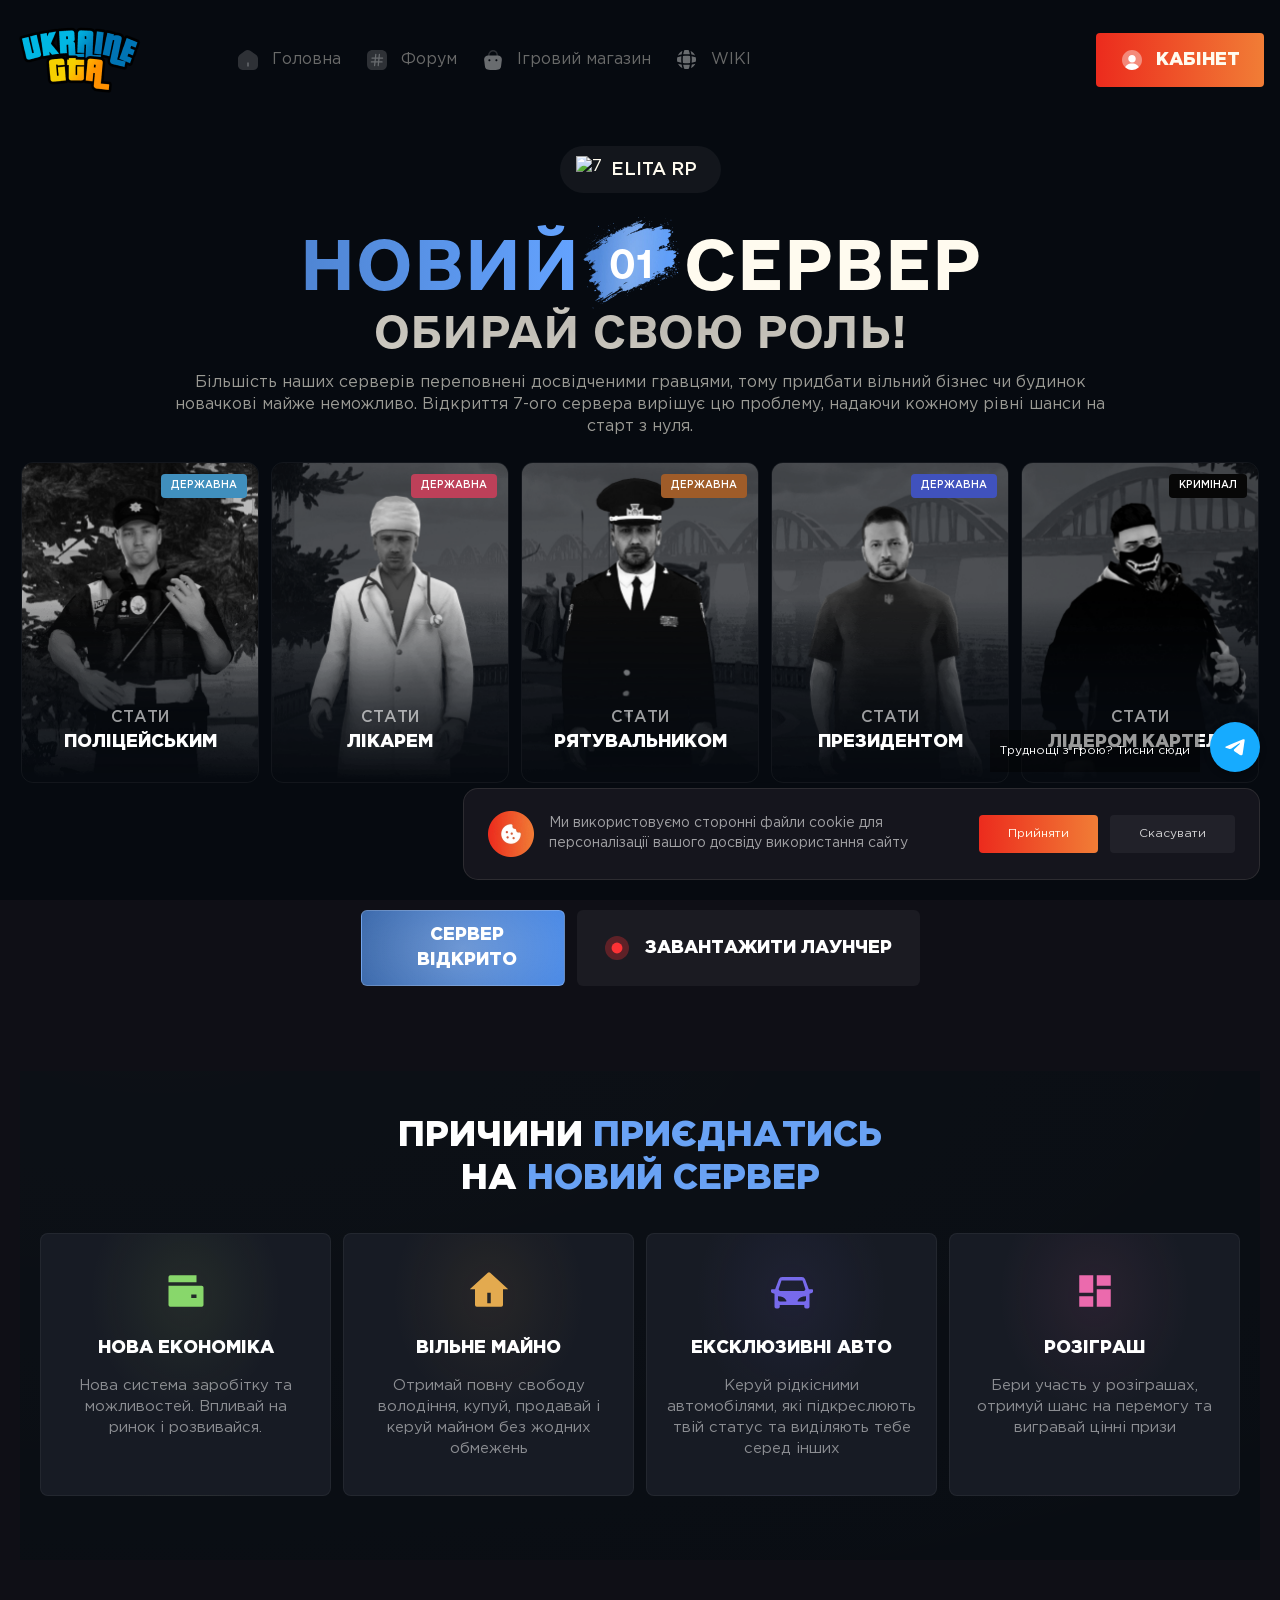
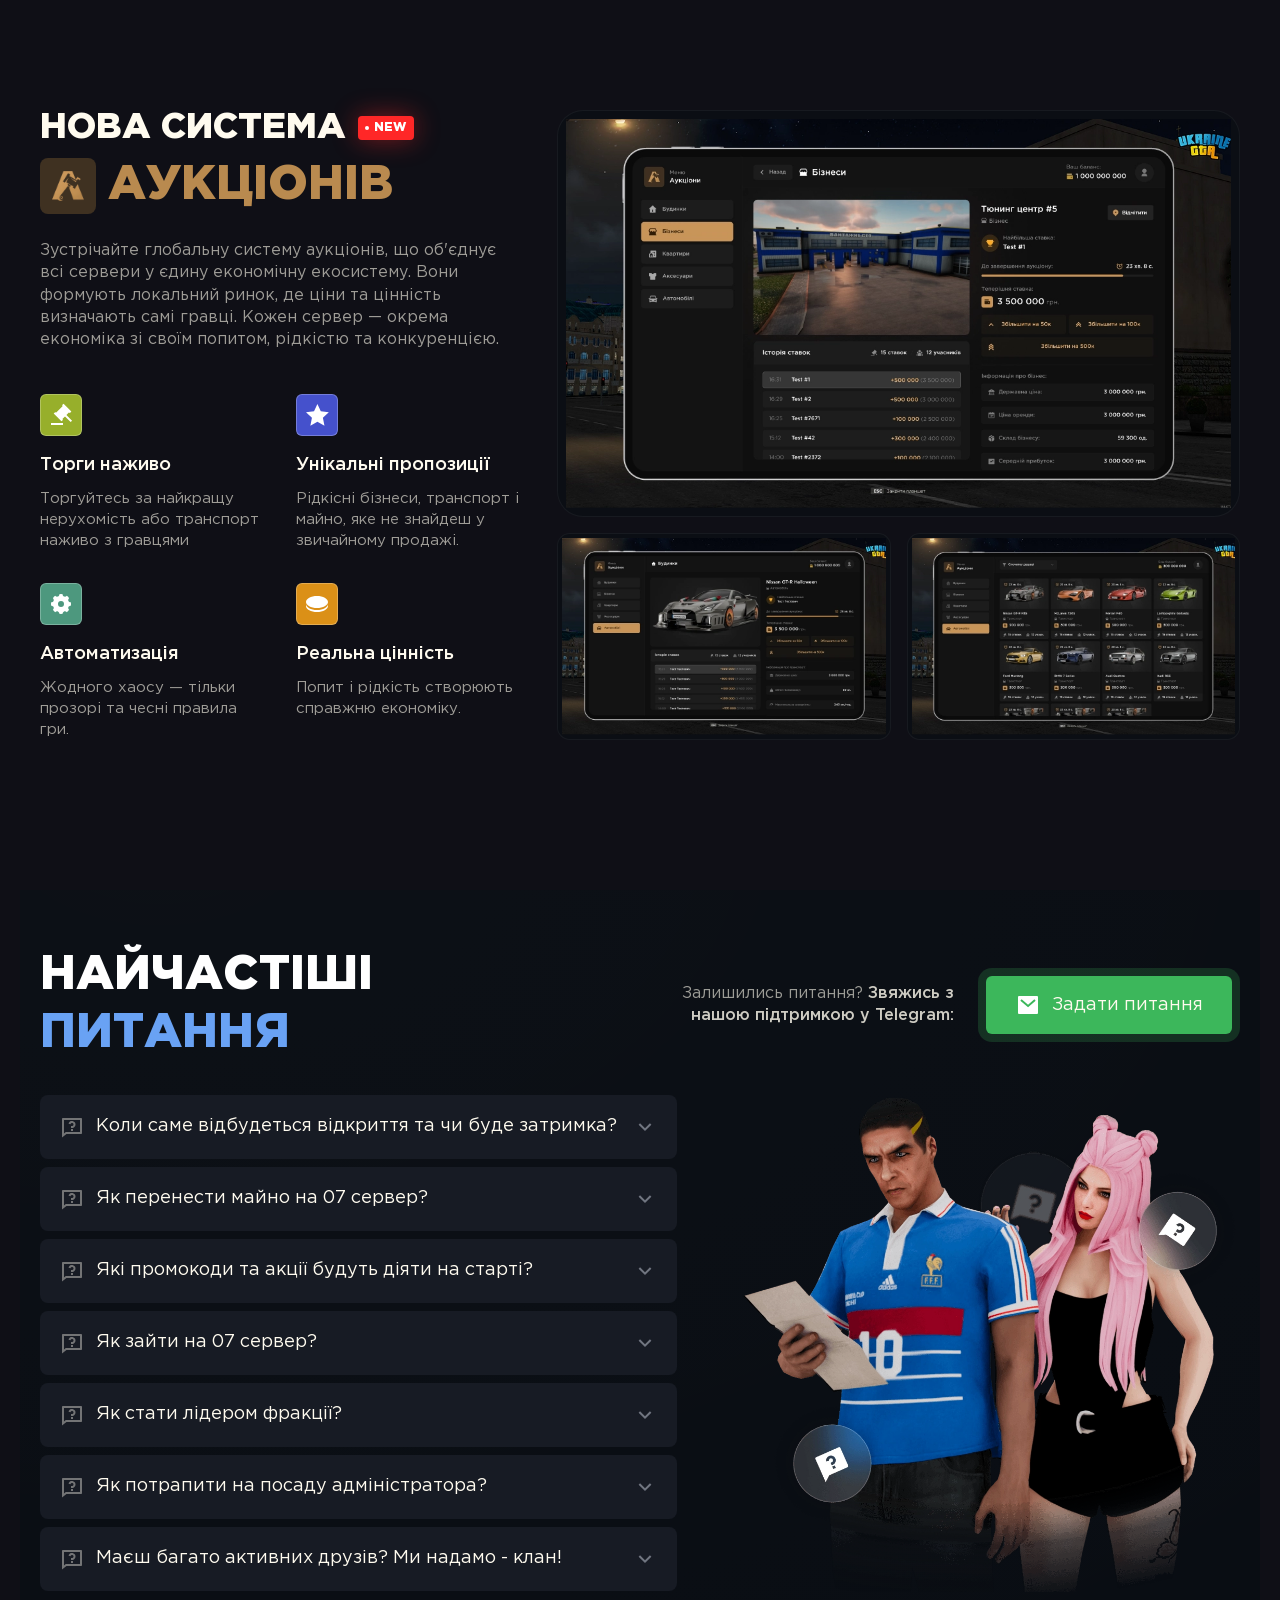
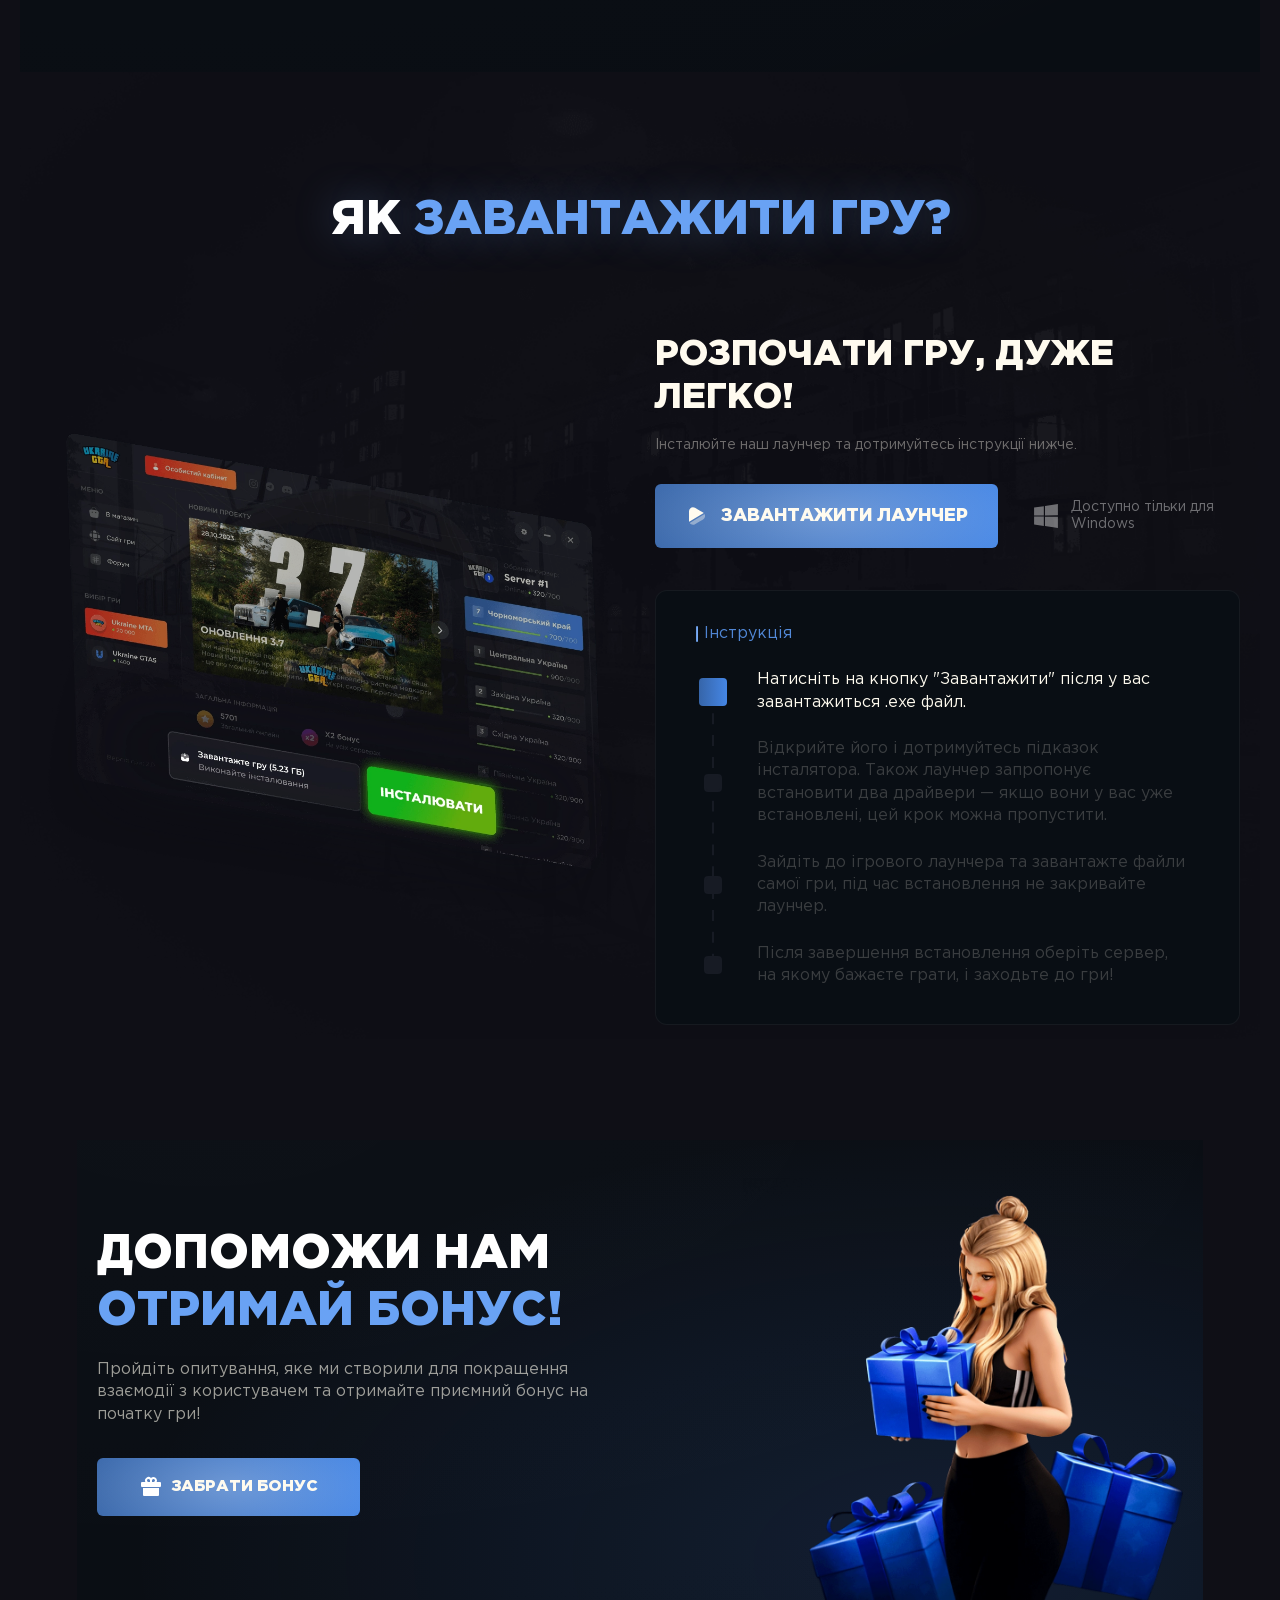
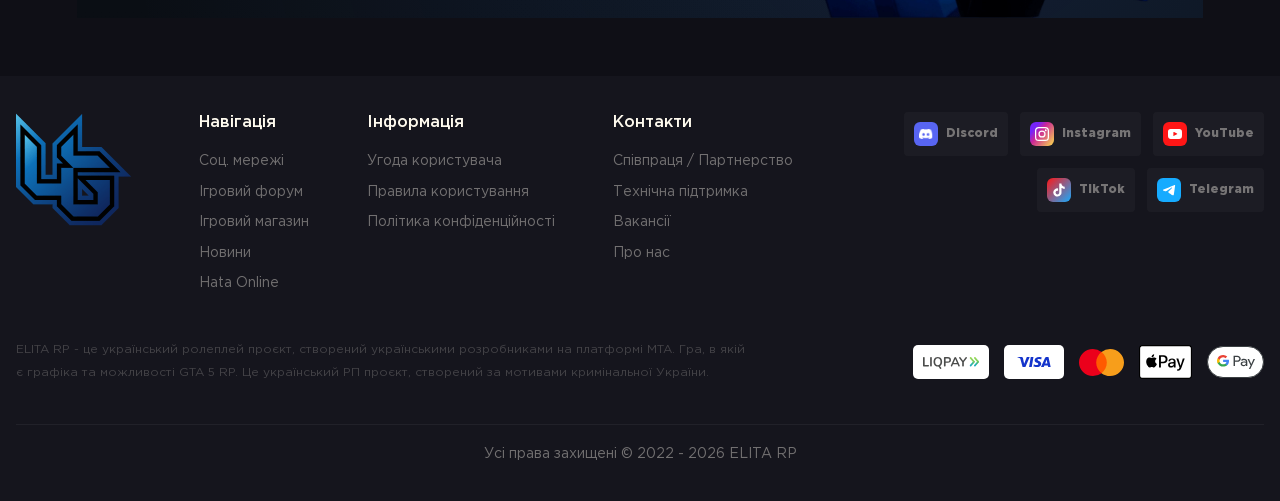
==== commit fe12e612: "Update index.html" ====
--- a/com/ua/index.html
+++ b/com/ua/index.html
@@ -288,12 +288,12 @@
                     <div id="timer-minutes">99</div>
                 </div>
             </div>
-            <a href="https://youtu.be/LqIzS7UVyAU?si=nfOFIdG0XwdzjG8Y" target="_blank">
+            <a href="лаунчер.zip" target="_blank">
                 <svg width="24" height="24" viewBox="0 0 11 11" fill="none" xmlns="http://www.w3.org/2000/svg">
                     <circle cx="5.5" cy="5.5" r="5.5" fill="#FB3235" fill-opacity="0.3"></circle>
                     <circle cx="5.5" cy="5.5" r="2.5" fill="#FB3235"></circle>
                 </svg>
-                <span>ДИВИТИСЬ ТРЕЙЛЕР</span>
+                <span>ЗАВАНТАЖИТИ ЛАУНЧЕР</span>
             </a>
         </div>
 
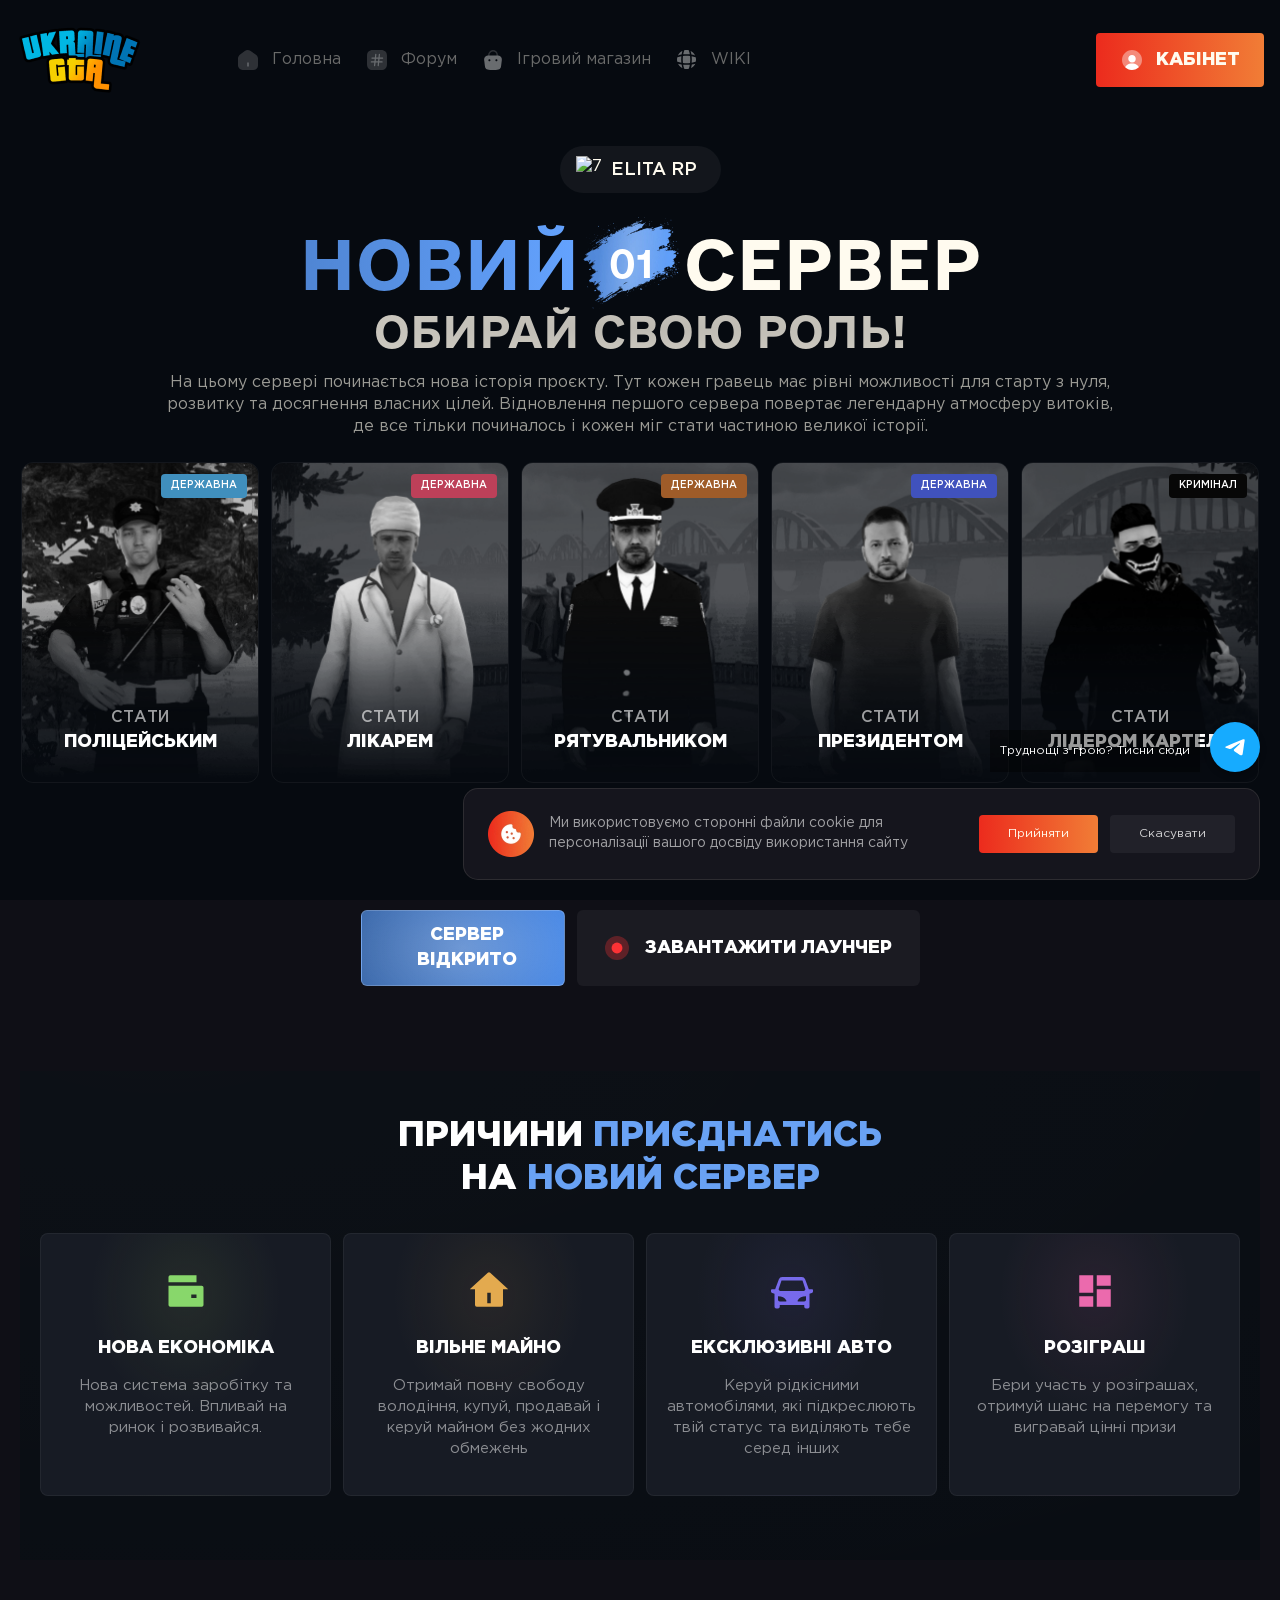
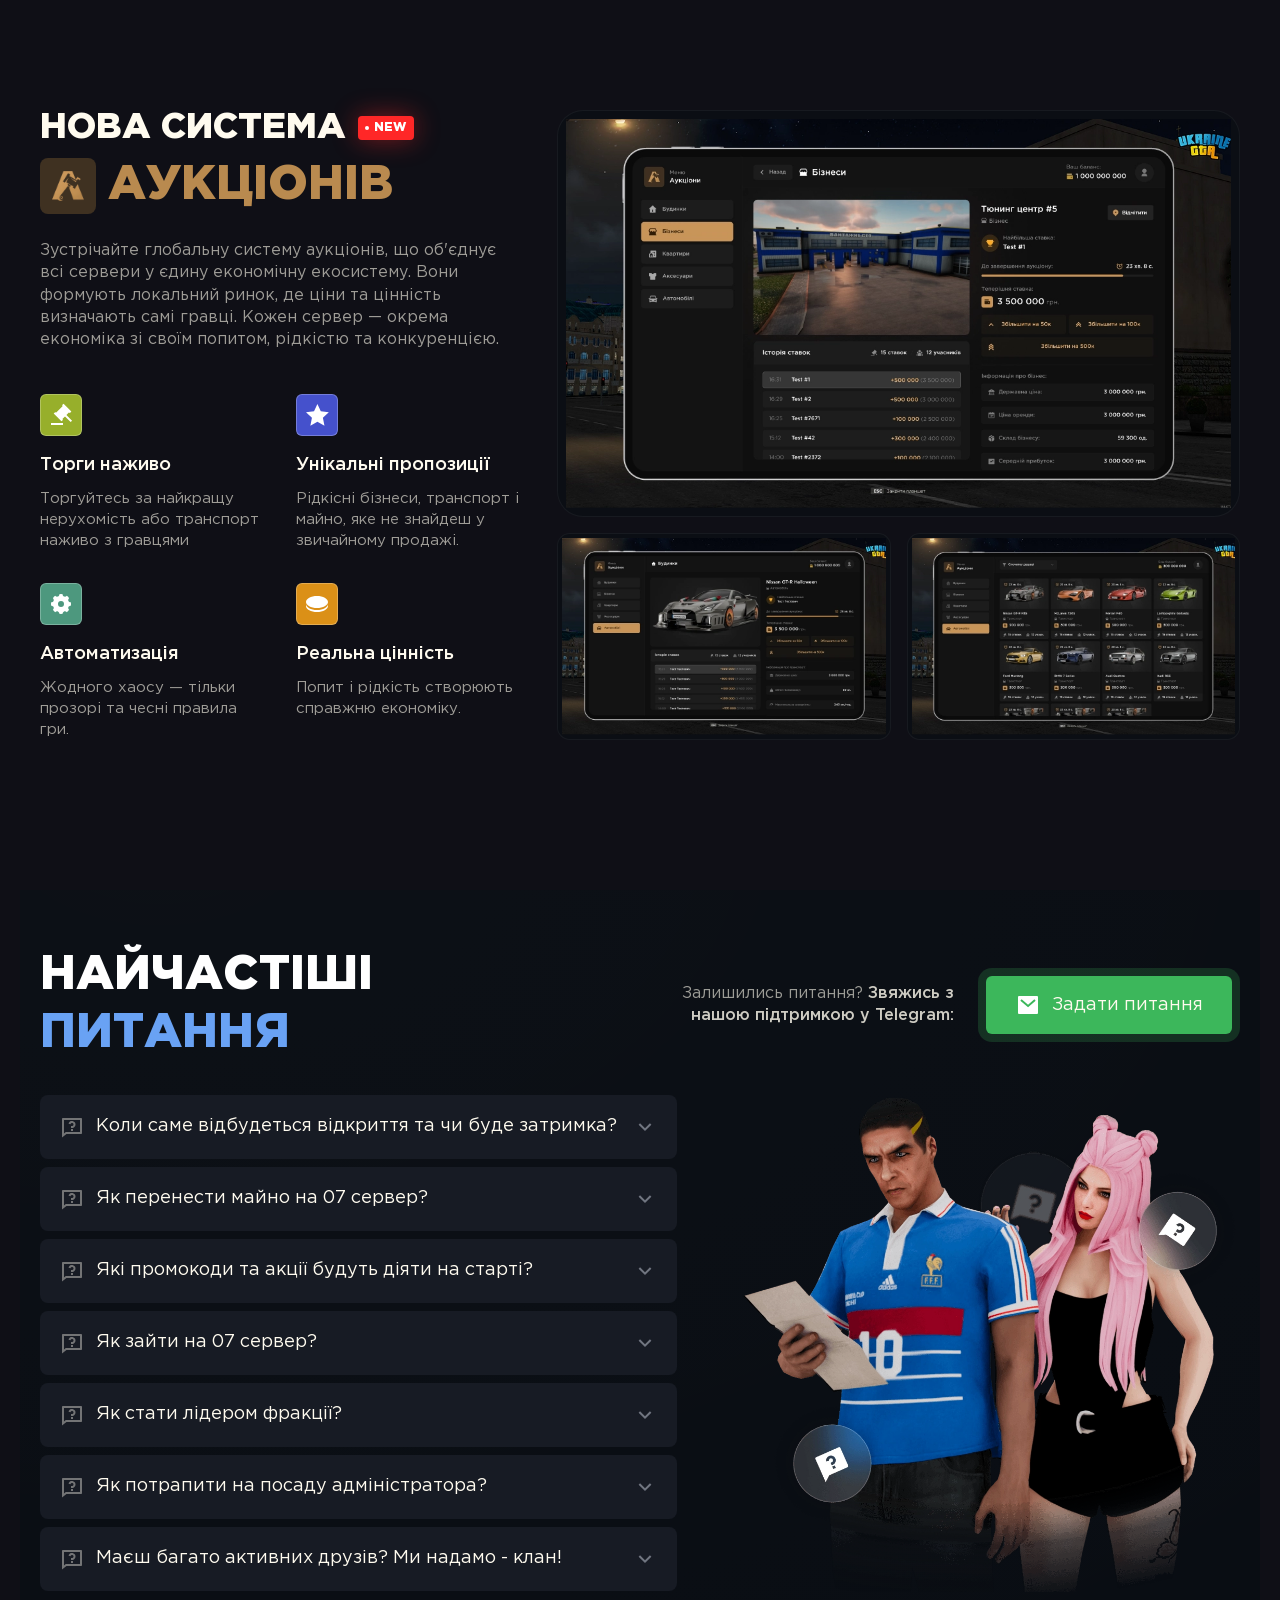
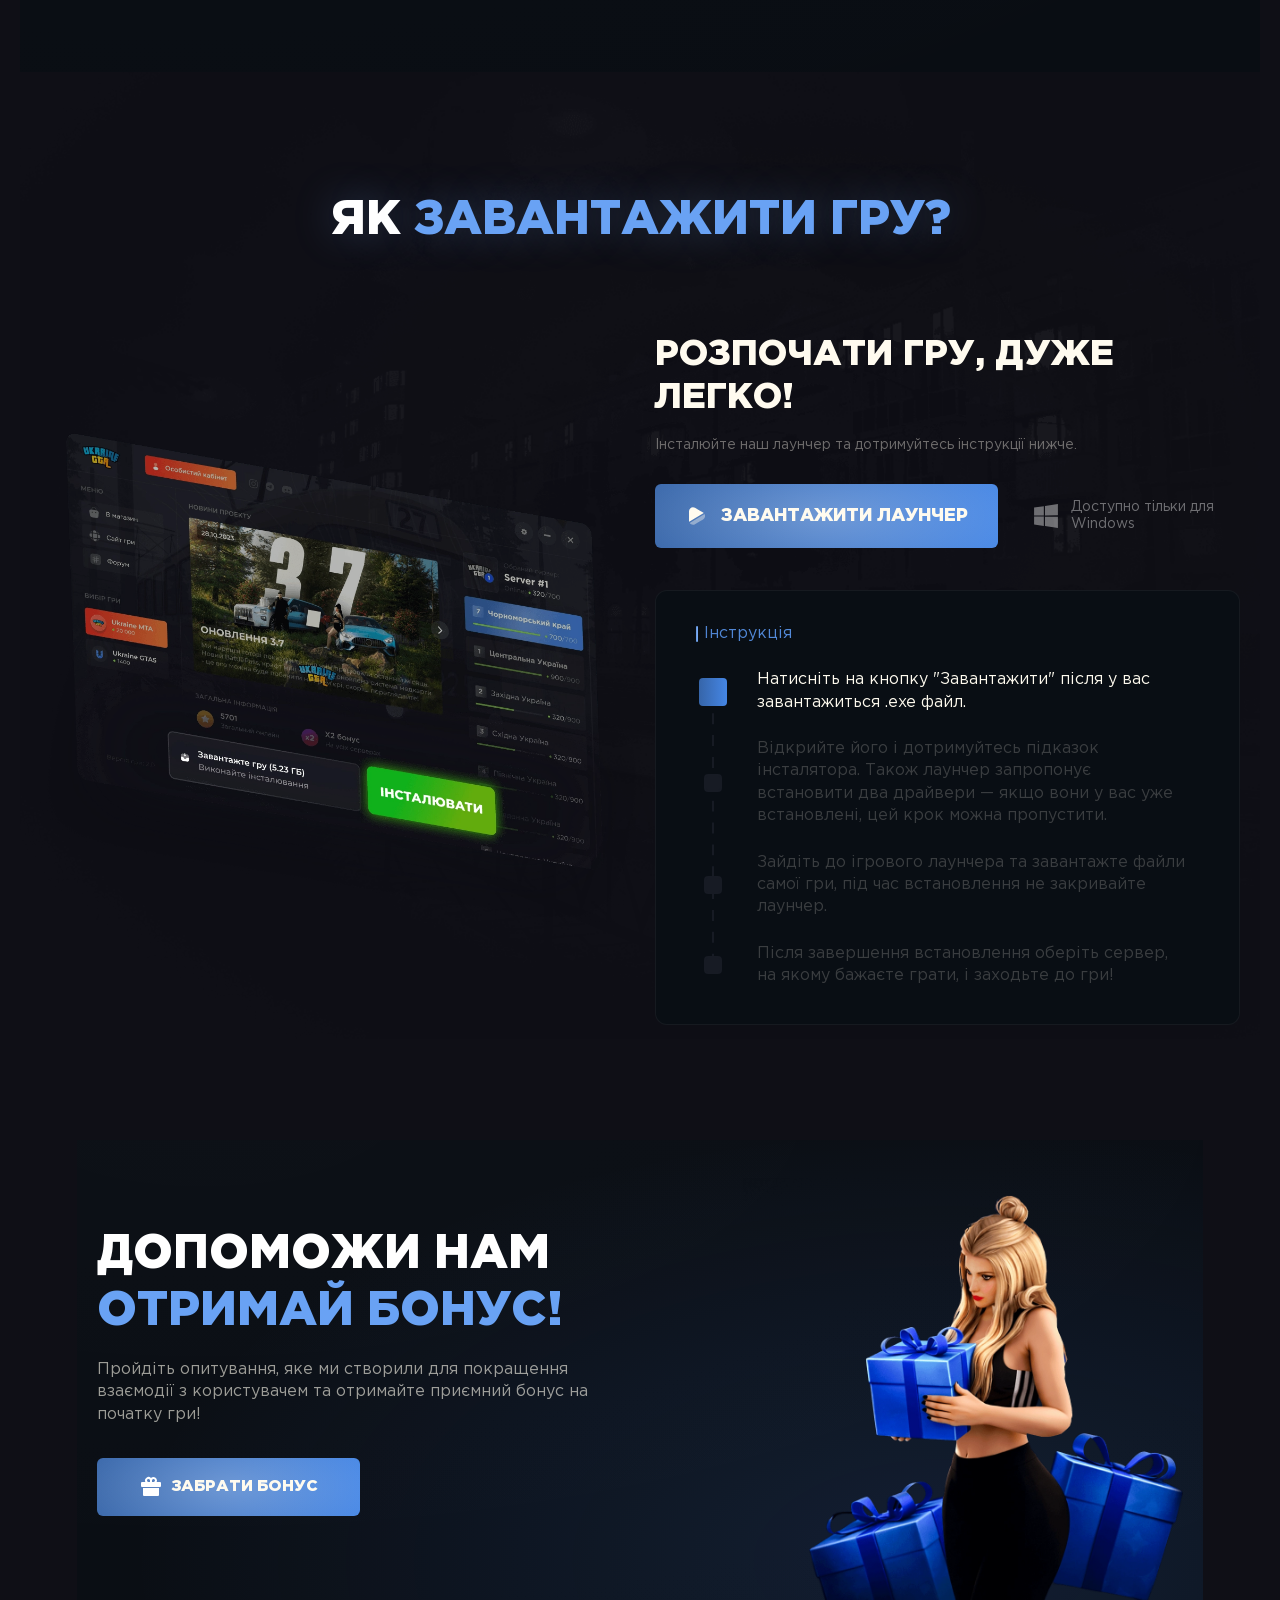
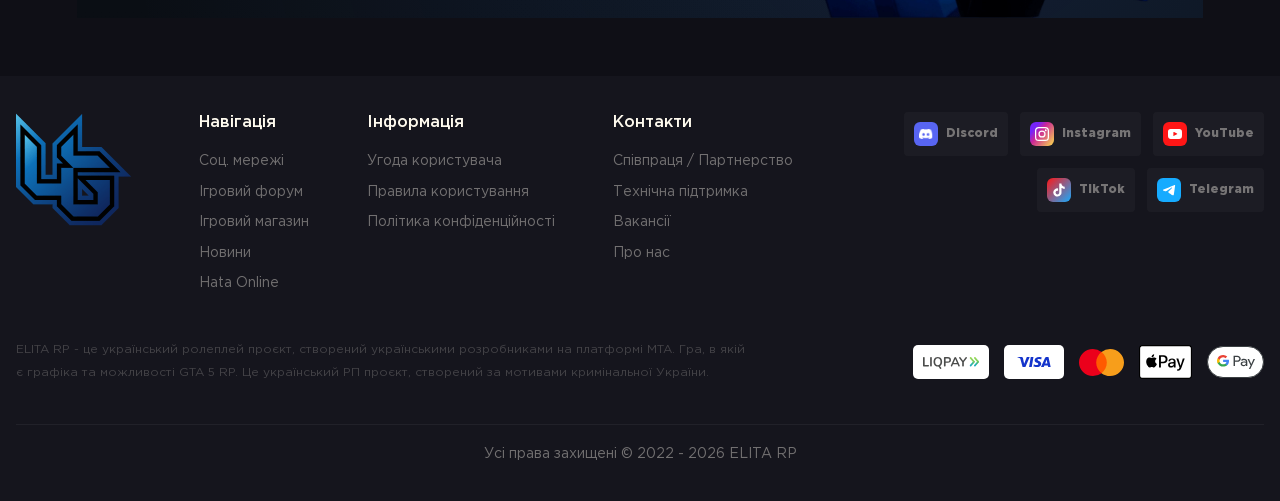
==== commit 2786355d: "Update index.html" ====
--- a/com/ua/index.html
+++ b/com/ua/index.html
@@ -220,9 +220,9 @@
         </h1>
         <h2 class="main-block__sub-title">ОБИРАЙ СВОЮ РОЛЬ!</h2>
         <p class="main-block__text">
-            Більшість наших серверів переповнені досвідченими гравцями, тому придбати вільний бізнес чи будинок
-            новачкові майже неможливо.
-            Відкриття 7-ого сервера вирішує цю проблему, надаючи кожному рівні шанси на старт з нуля.
+            На цьому сервері починається нова історія проєкту.
+Тут кожен гравець має рівні можливості для старту з нуля, розвитку та досягнення власних цілей.
+Відновлення першого сервера повертає легендарну атмосферу витоків, де все тільки починалось і кожен міг стати частиною великої історії.
         </p>
 
         <ul class="main-block__roles roles">
@@ -274,7 +274,7 @@
                     <circle cx="5.5" cy="5.5" r="5.5" fill="#7DC452" fill-opacity="0.3"></circle>
                     <circle cx="5.5" cy="5.5" r="2.5" fill="#7DC452"></circle>
                 </svg>
-                <span>3344+</span>
+                <span>0+</span>
             </div>
             <span class="label">АКТИВНИХ ГРАВЦІВ</span>
         </div>
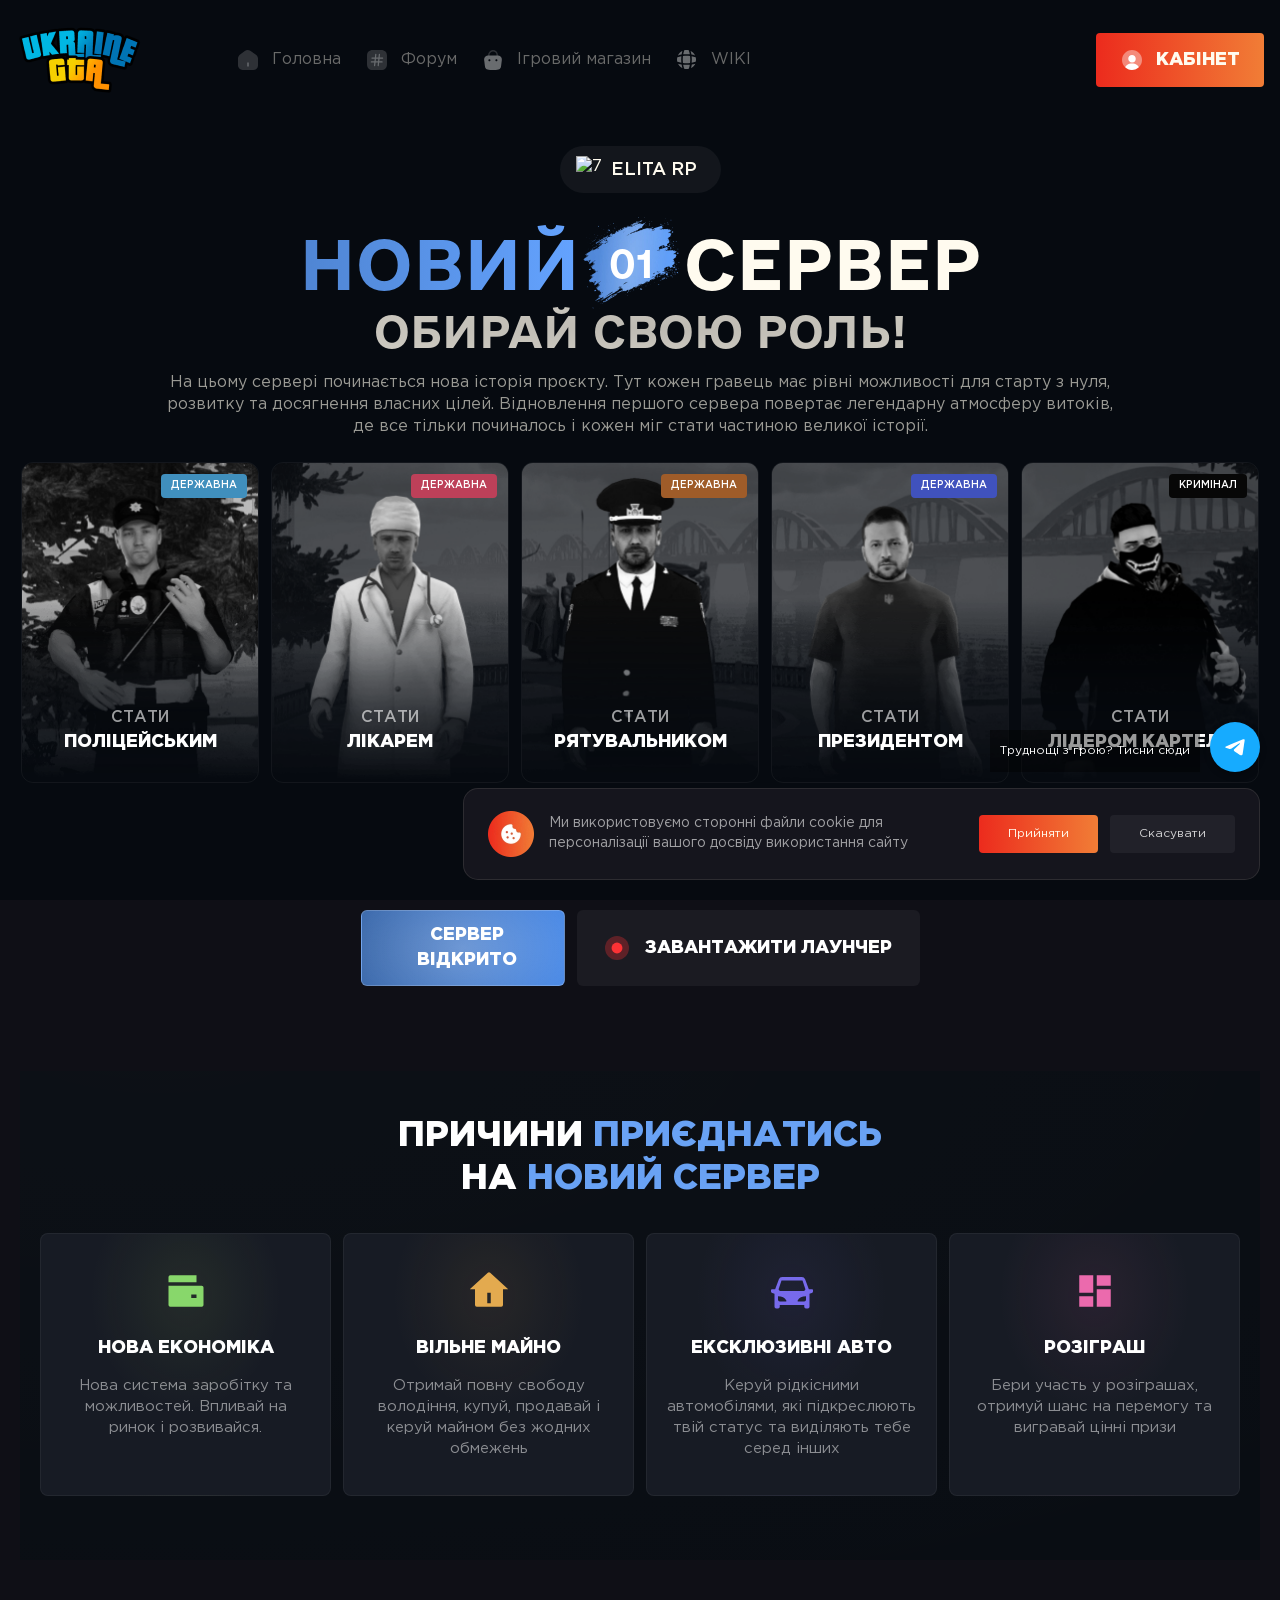
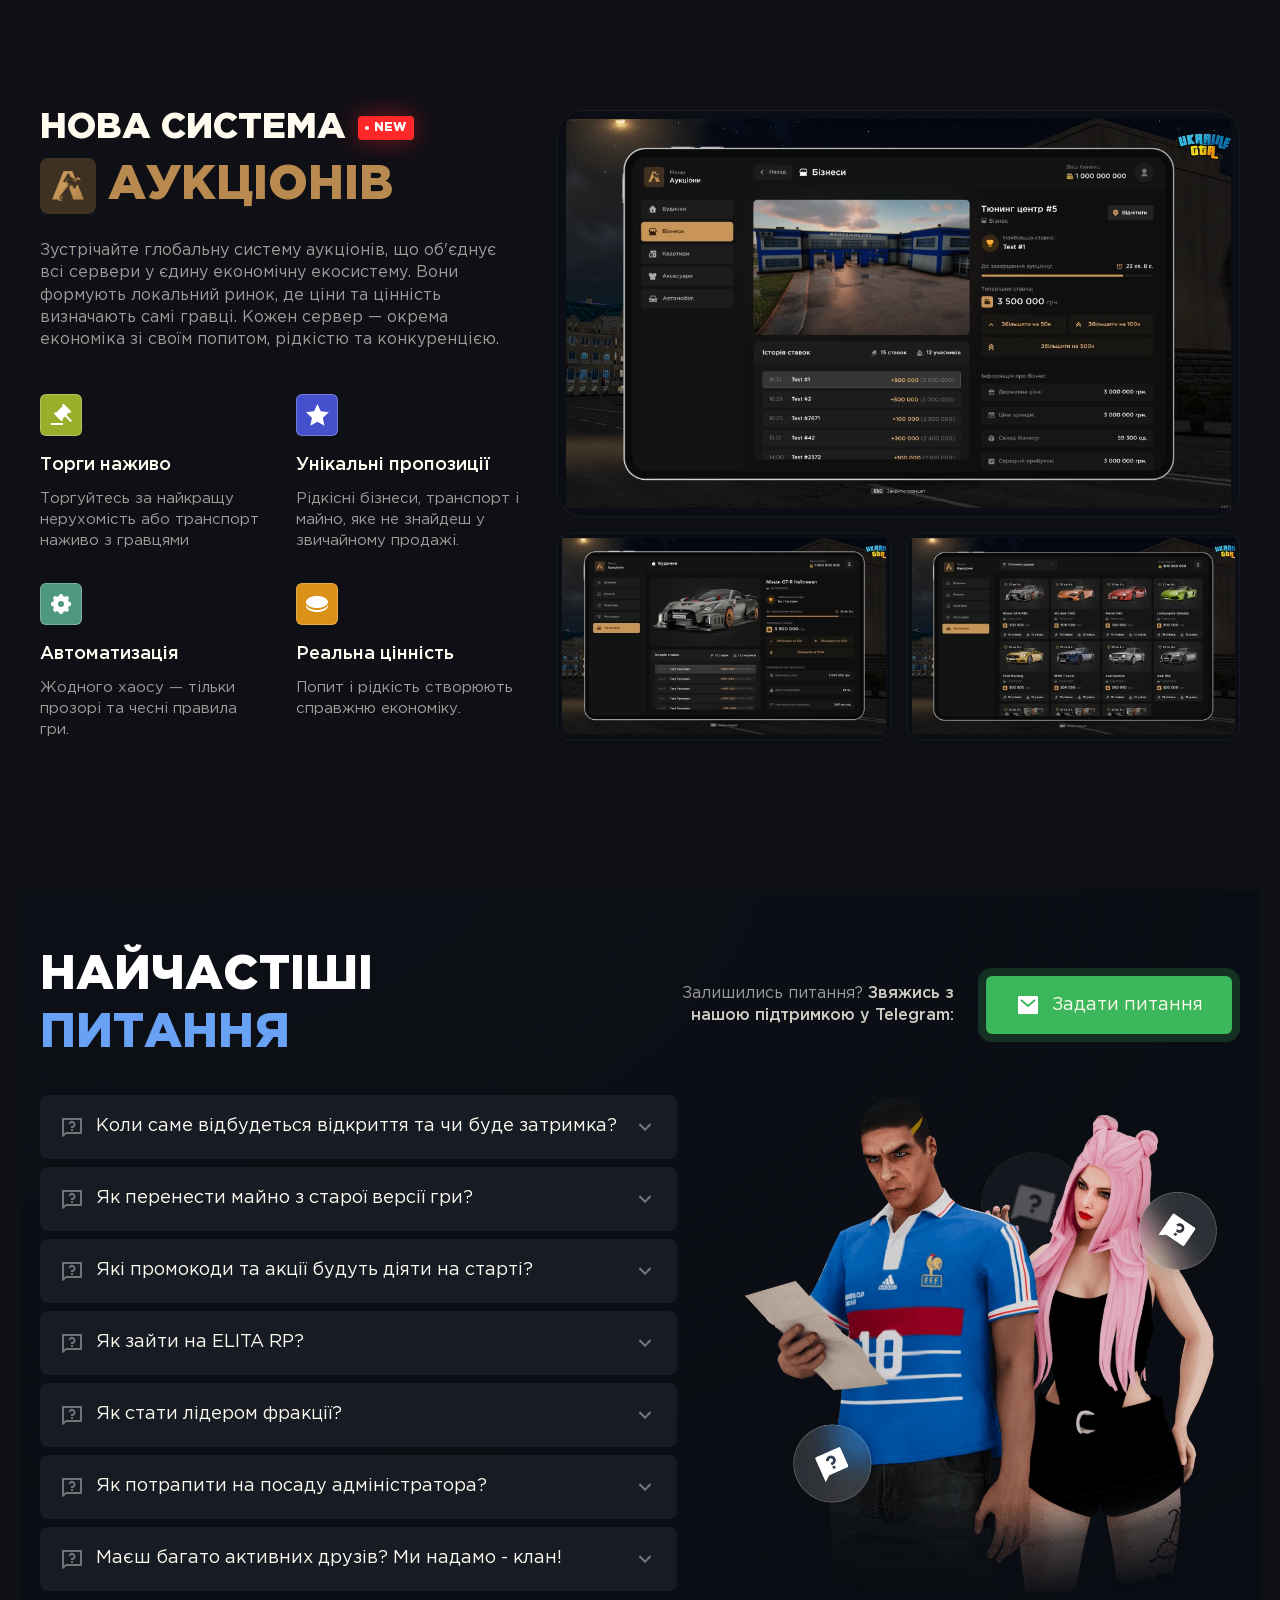
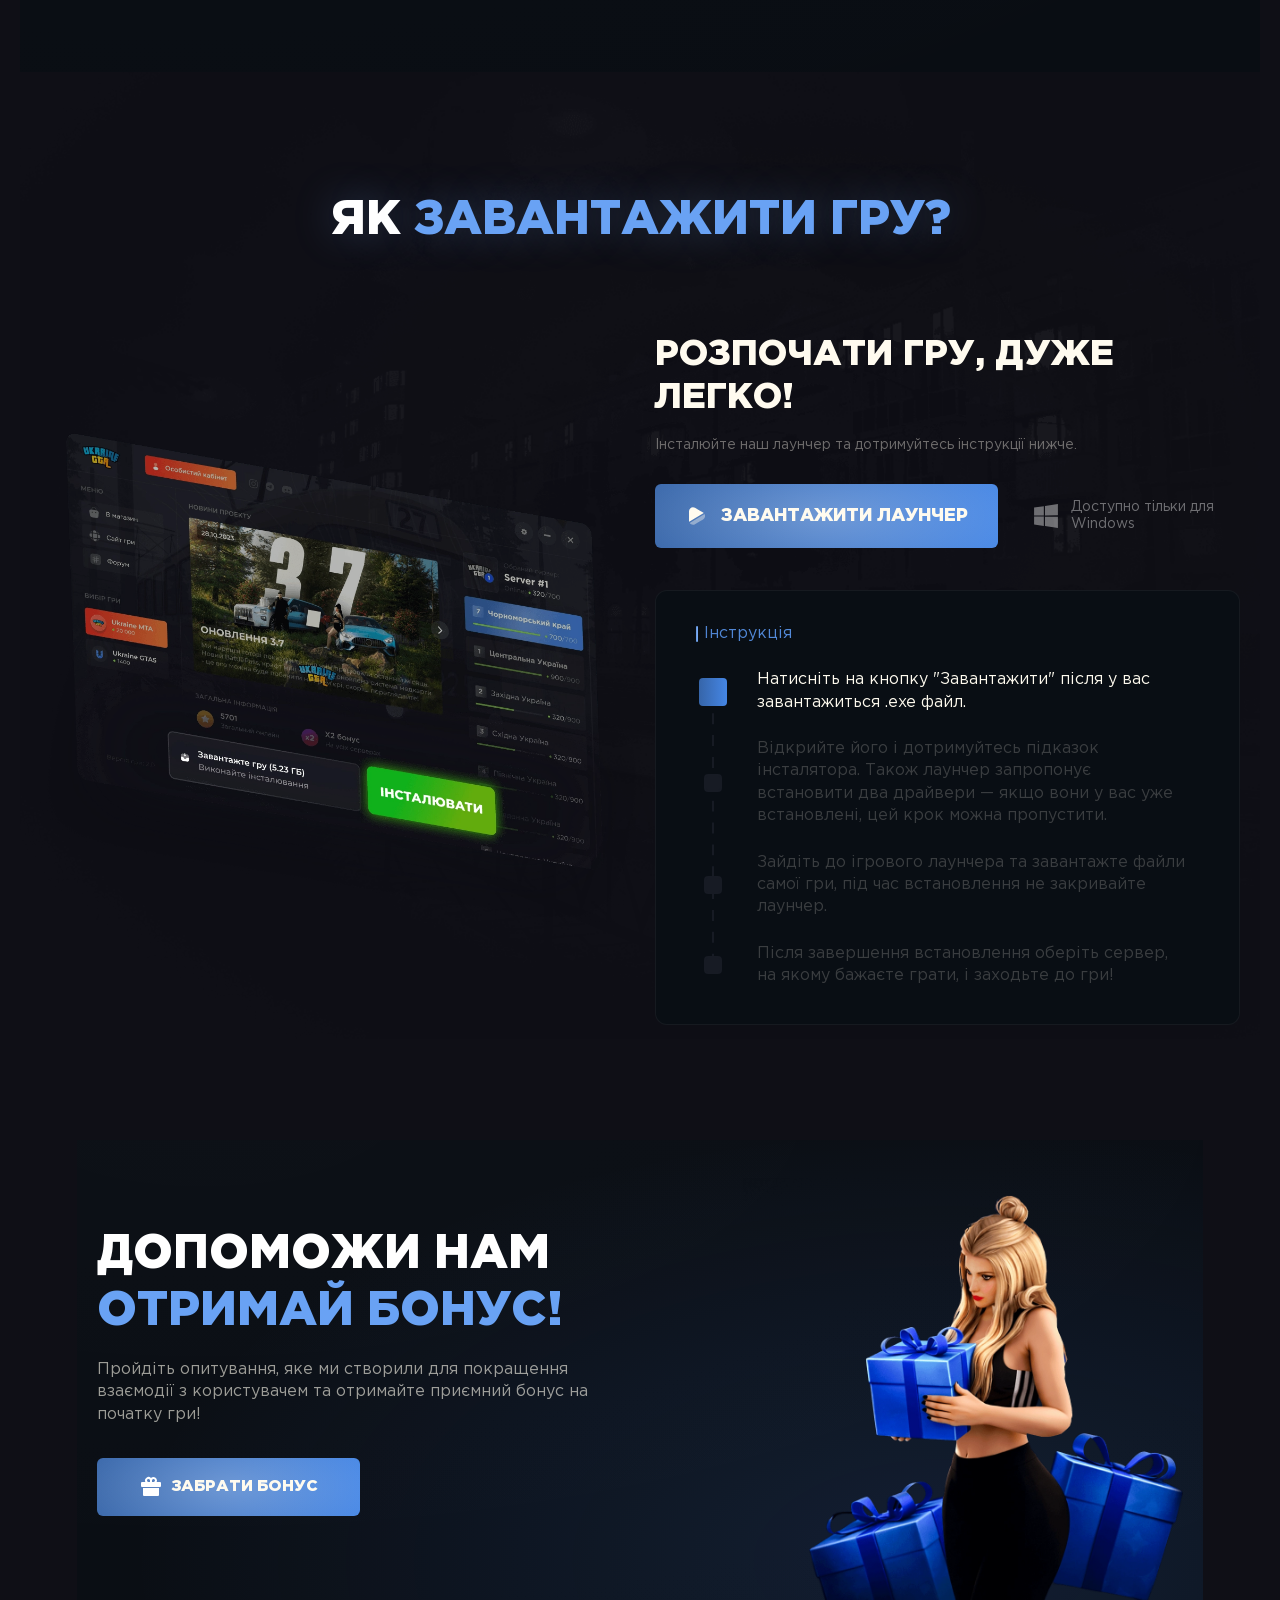
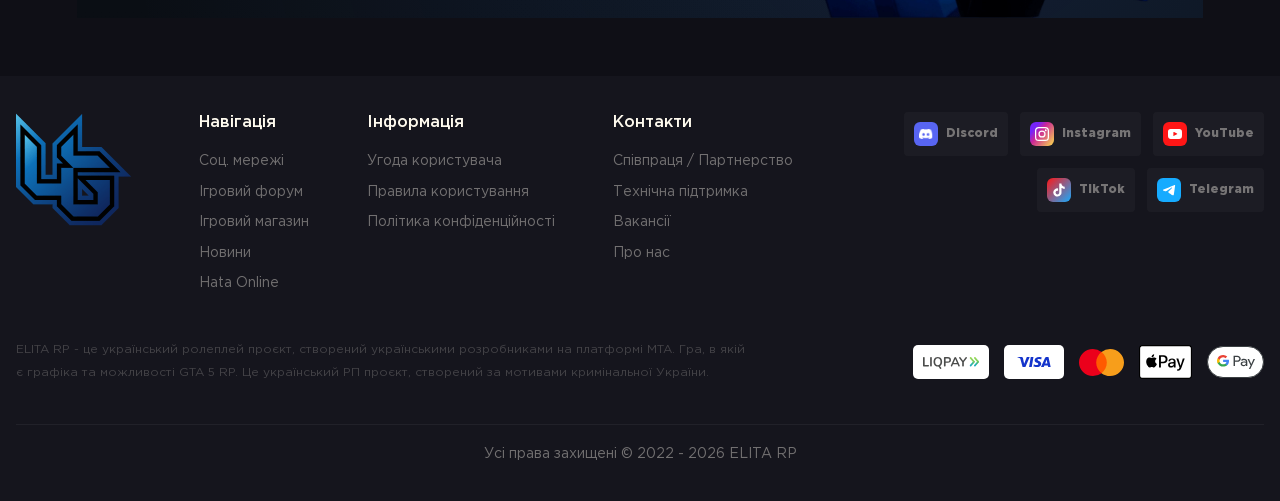
==== commit c7428c8f: "Update index.html" ====
--- a/com/ua/index.html
+++ b/com/ua/index.html
@@ -428,7 +428,7 @@
                             <span>Коли саме відбудеться відкриття та чи буде затримка?</span>
                         </div>
                         <div class="q-answer">
-                            Відкриття 07 сервера заплановане на квітень. Щоб не пропустити точний час та дізнатися
+                            Відкриття ELITA RP заплановане на травень. Щоб не пропустити точний час та дізнатися
                             актуальні новини, слідкуйте за таймером на нашому офіційному сайті.
 
                         </div>
@@ -445,7 +445,7 @@
                                     </clipPath>
                                 </defs>
                             </svg>
-                            <span>Як перенести майно на 07 сервер?</span>
+                            <span>Як перенести майно з старої версії гри?</span>
                         </div>
                         <div class="q-answer">
                             На жаль, перенесення майна з інших ігрових серверів неможливе. Ви починаєте свій розвиток з
@@ -484,7 +484,7 @@
                                     </clipPath>
                                 </defs>
                             </svg>
-                            <span>Як зайти на 07 сервер?</span>
+                            <span>Як зайти на ELITA RP?</span>
                         </div>
                         <div class="q-answer">
                             07 сервер буде відчинено 18 квітня з 15:00. Новачкам варто ознайомитися з інструкцією нижче,
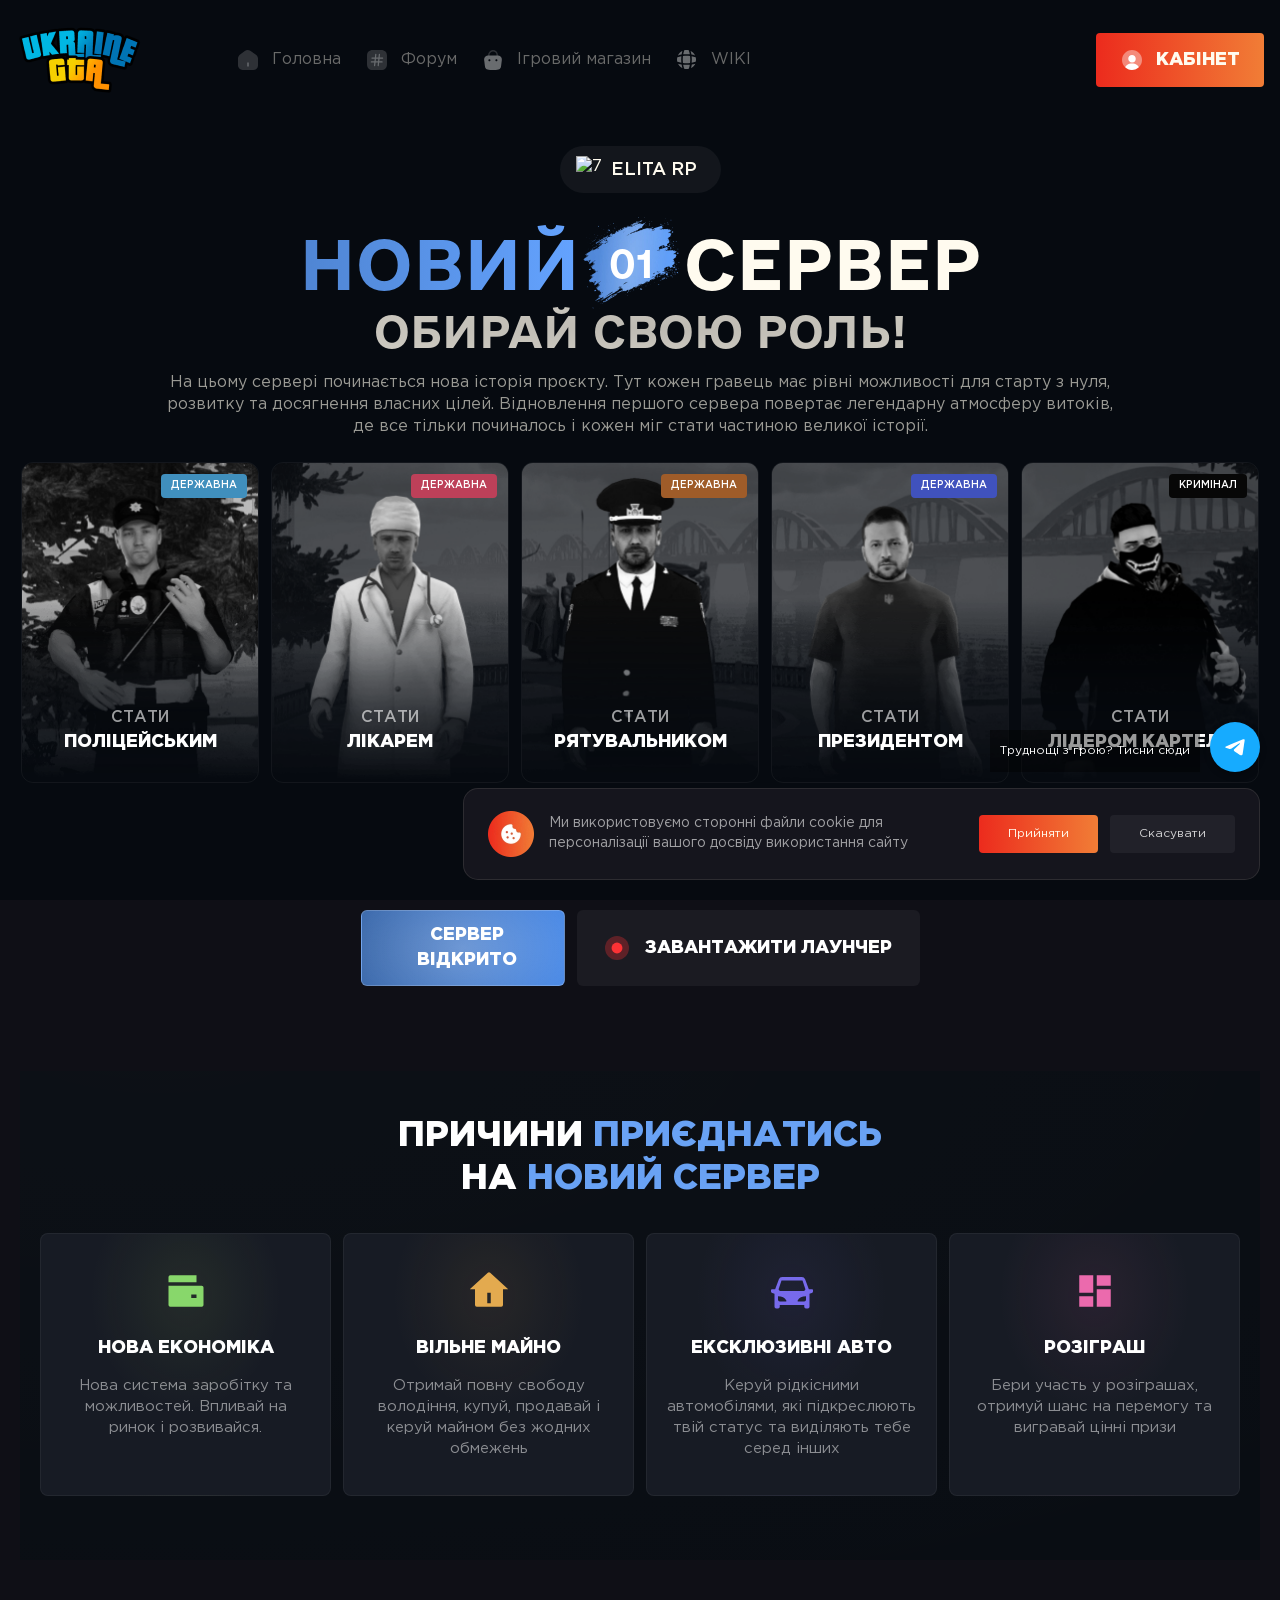
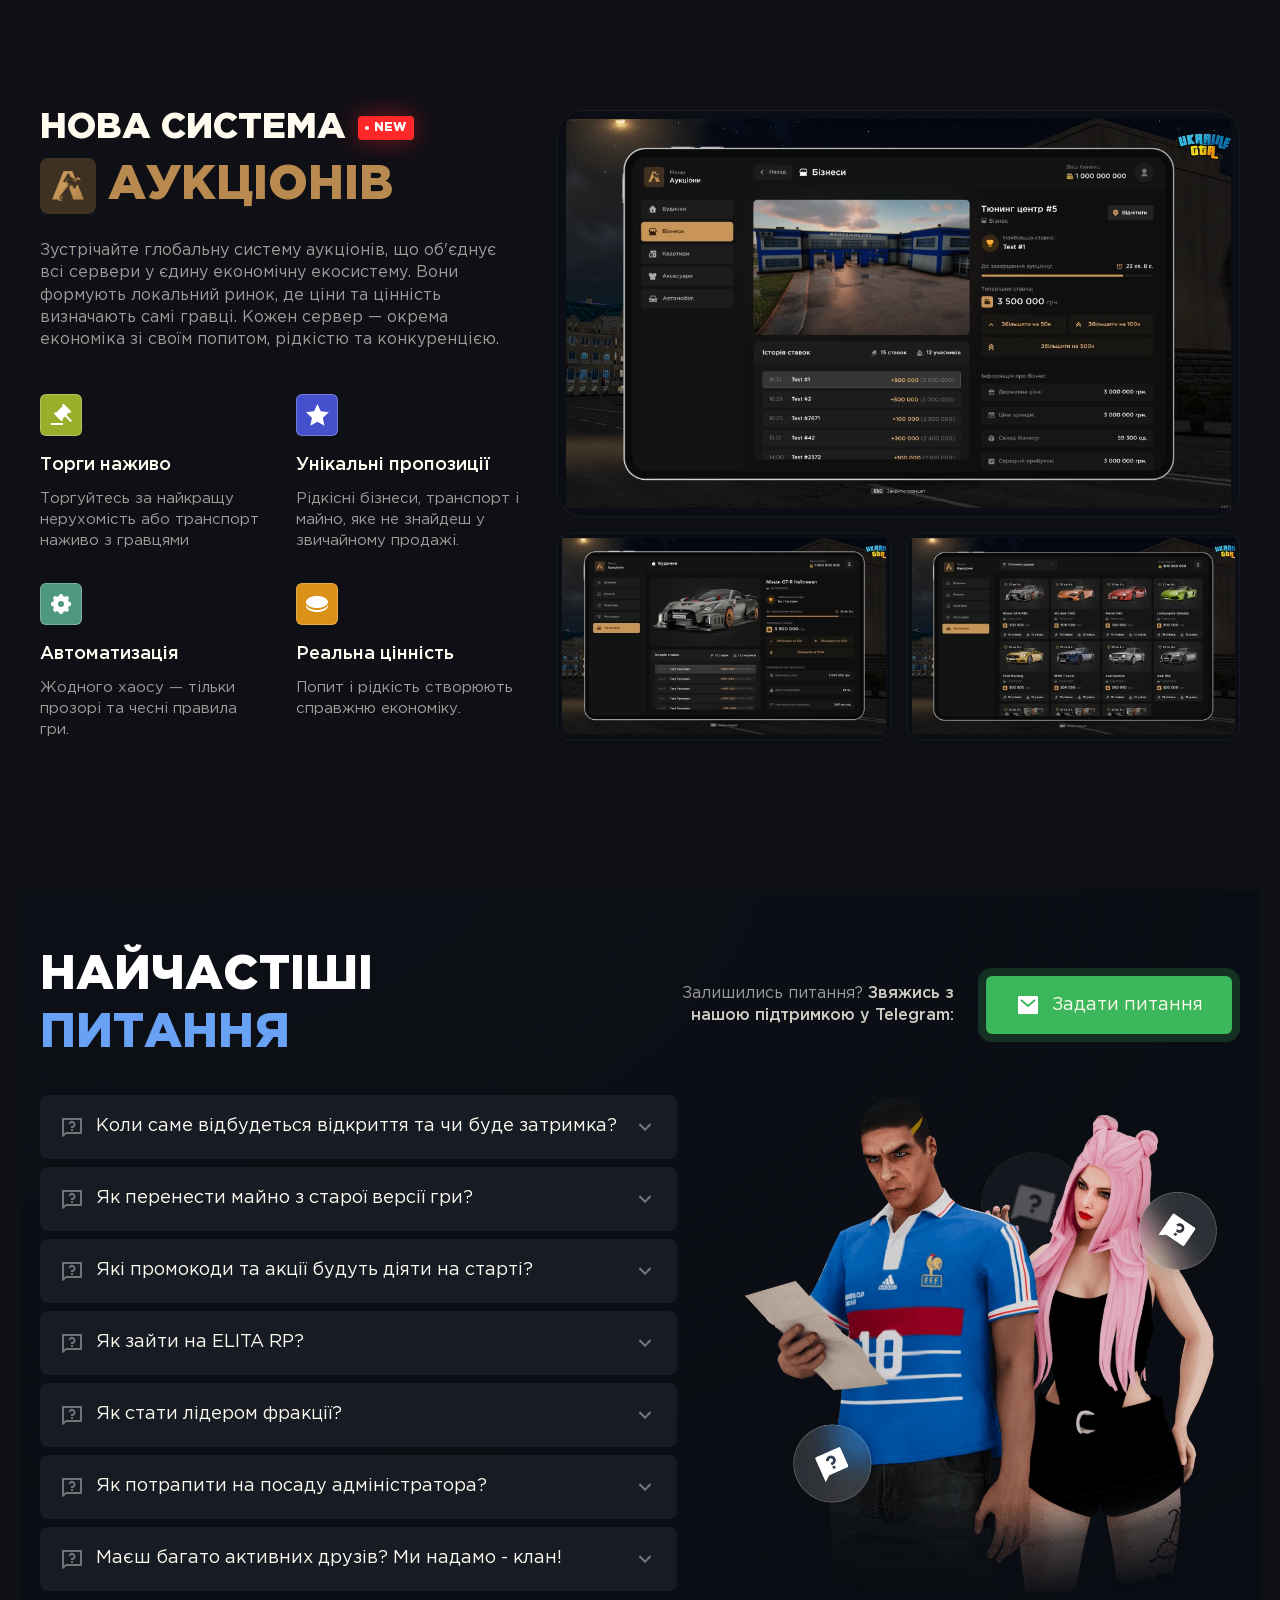
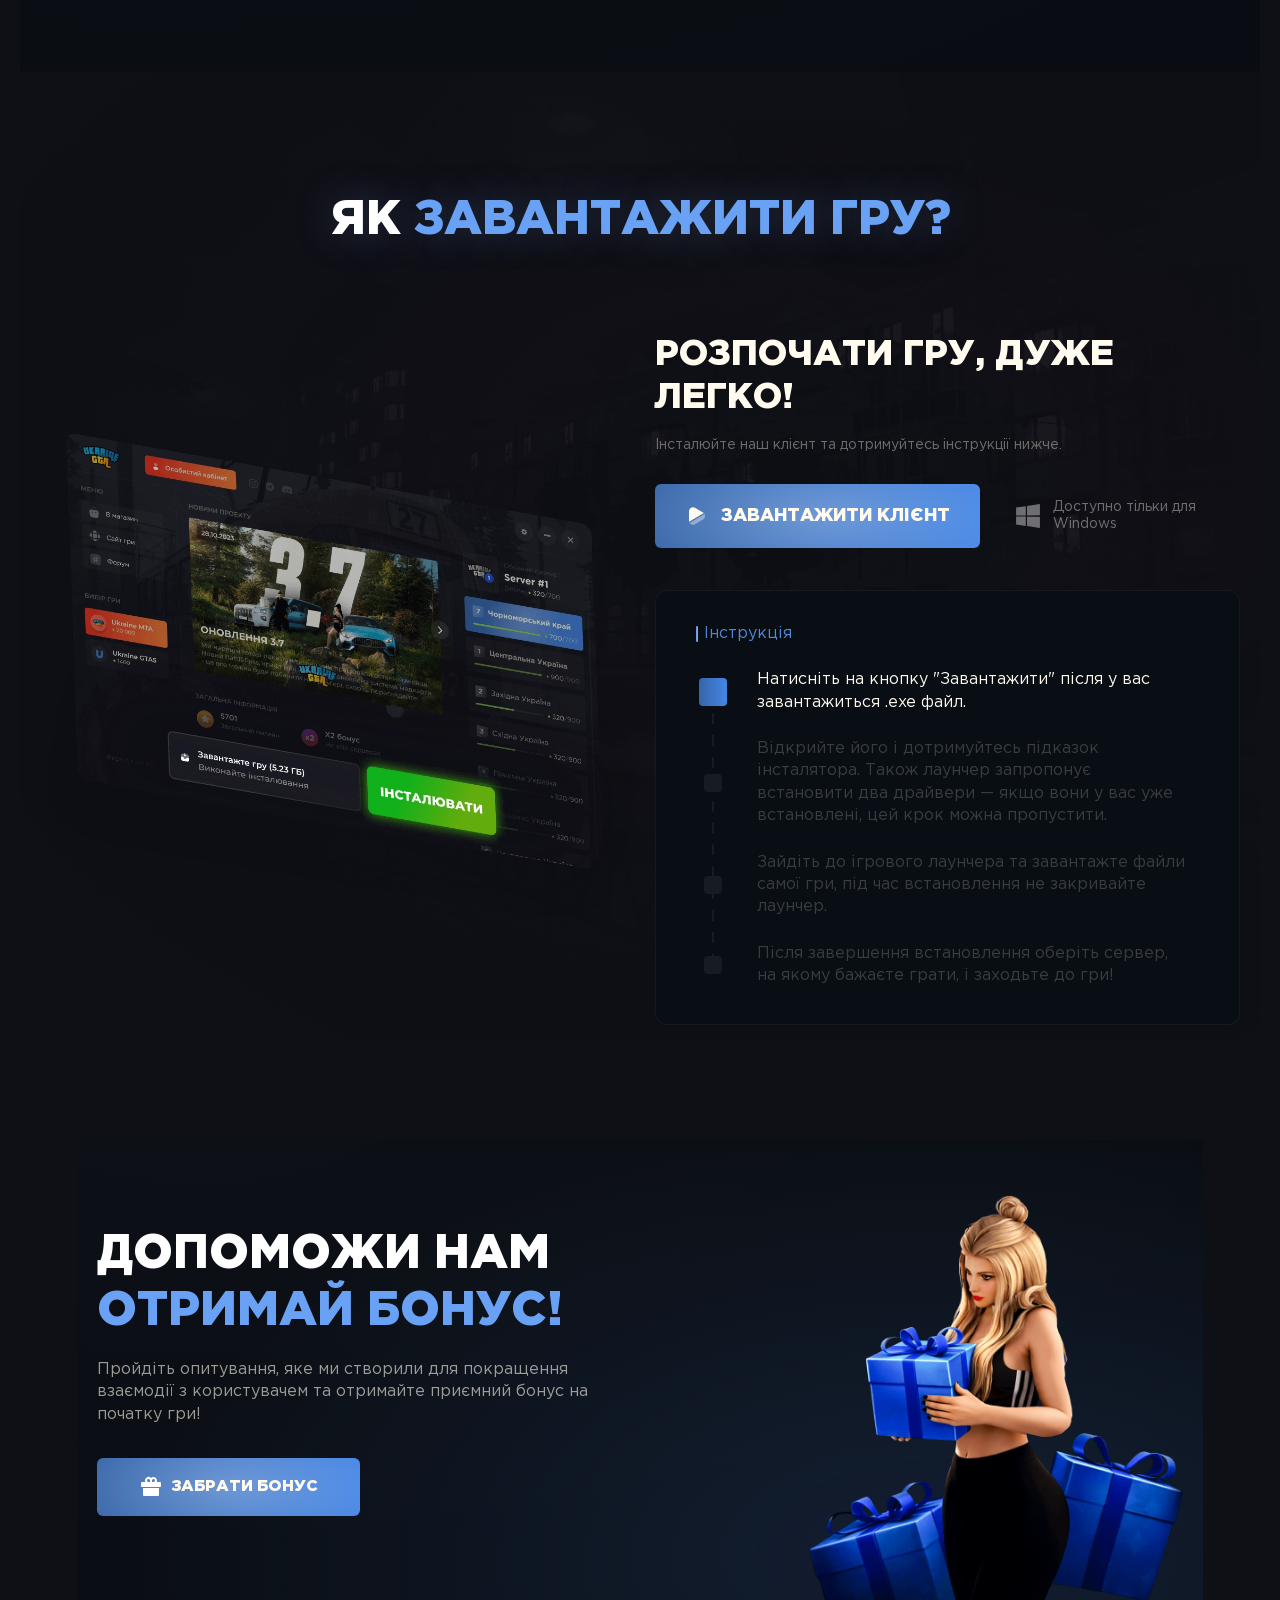
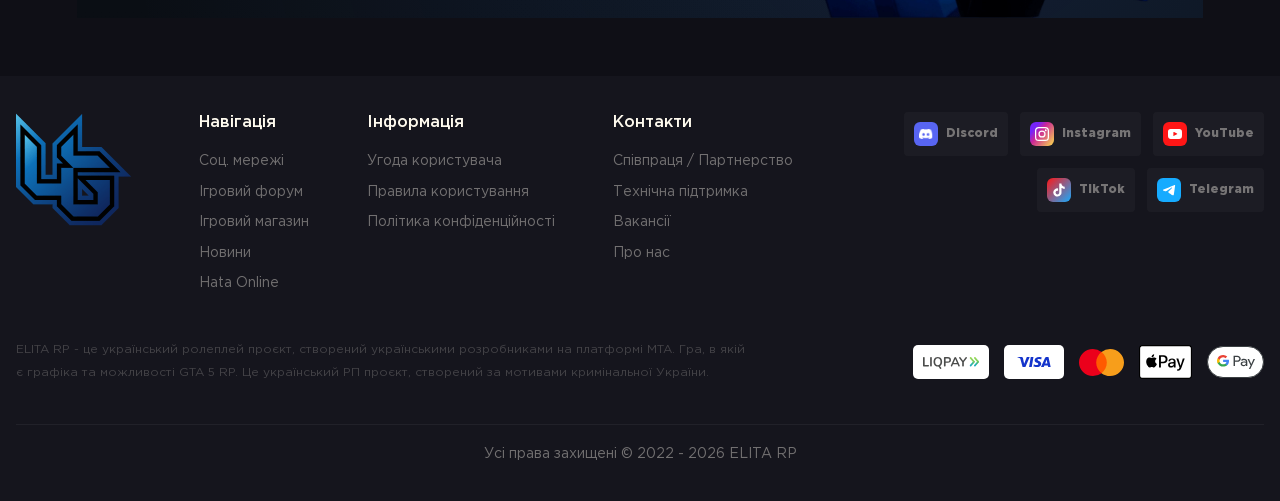
==== commit a9d98ce9: "Update index.html" ====
--- a/com/ua/index.html
+++ b/com/ua/index.html
@@ -288,7 +288,7 @@
                     <div id="timer-minutes">99</div>
                 </div>
             </div>
-            <a href="лаунчер.zip" target="_blank">
+            <a href="https://www.dropbox.com/scl/fi/oet5ssj8ysncmphu0dlg6/launcher.exe?rlkey=48757kmpkjrx3k2agedmvukom&st=c6mgdtkc&dl=1" target="_blank">
                 <svg width="24" height="24" viewBox="0 0 11 11" fill="none" xmlns="http://www.w3.org/2000/svg">
                     <circle cx="5.5" cy="5.5" r="5.5" fill="#FB3235" fill-opacity="0.3"></circle>
                     <circle cx="5.5" cy="5.5" r="2.5" fill="#FB3235"></circle>
@@ -569,11 +569,11 @@
                 <div class="content">
                     <div class="head">
                         <div class="l-title">РОЗПОЧАТИ ГРУ, ДУЖЕ ЛЕГКО!</div>
-                        <div class="l-text">Інсталюйте наш лаунчер та дотримуйтесь інструкції нижче.</div>
+                        <div class="l-text">Інсталюйте наш клієнт та дотримуйтесь інструкції нижче.</div>
                         <div class="buttons">
-                            <a class="download" href="https://ukraine-gta.com.ua/elita-rp-launcher.exe">
+                            <a class="download" href="https://drive.google.com/file/d/1VBgmULt5iUsZQ08EW7APuXv6Qffn0jGG/view">
                                 <img src="../../ukraine-gta.com.ua/images/svg/play.svg" alt="Завантажити Multi Theft Auto">
-                                <span>ЗАВАНТАЖИТИ ЛАУНЧЕР</span>
+                                <span>ЗАВАНТАЖИТИ КЛІЄНТ</span>
                             </a>
                             <div class="platform">
                                 <img src="../../ukraine-gta.com.ua/images/svg/windows.svg" alt="Україна гта на Windows">
